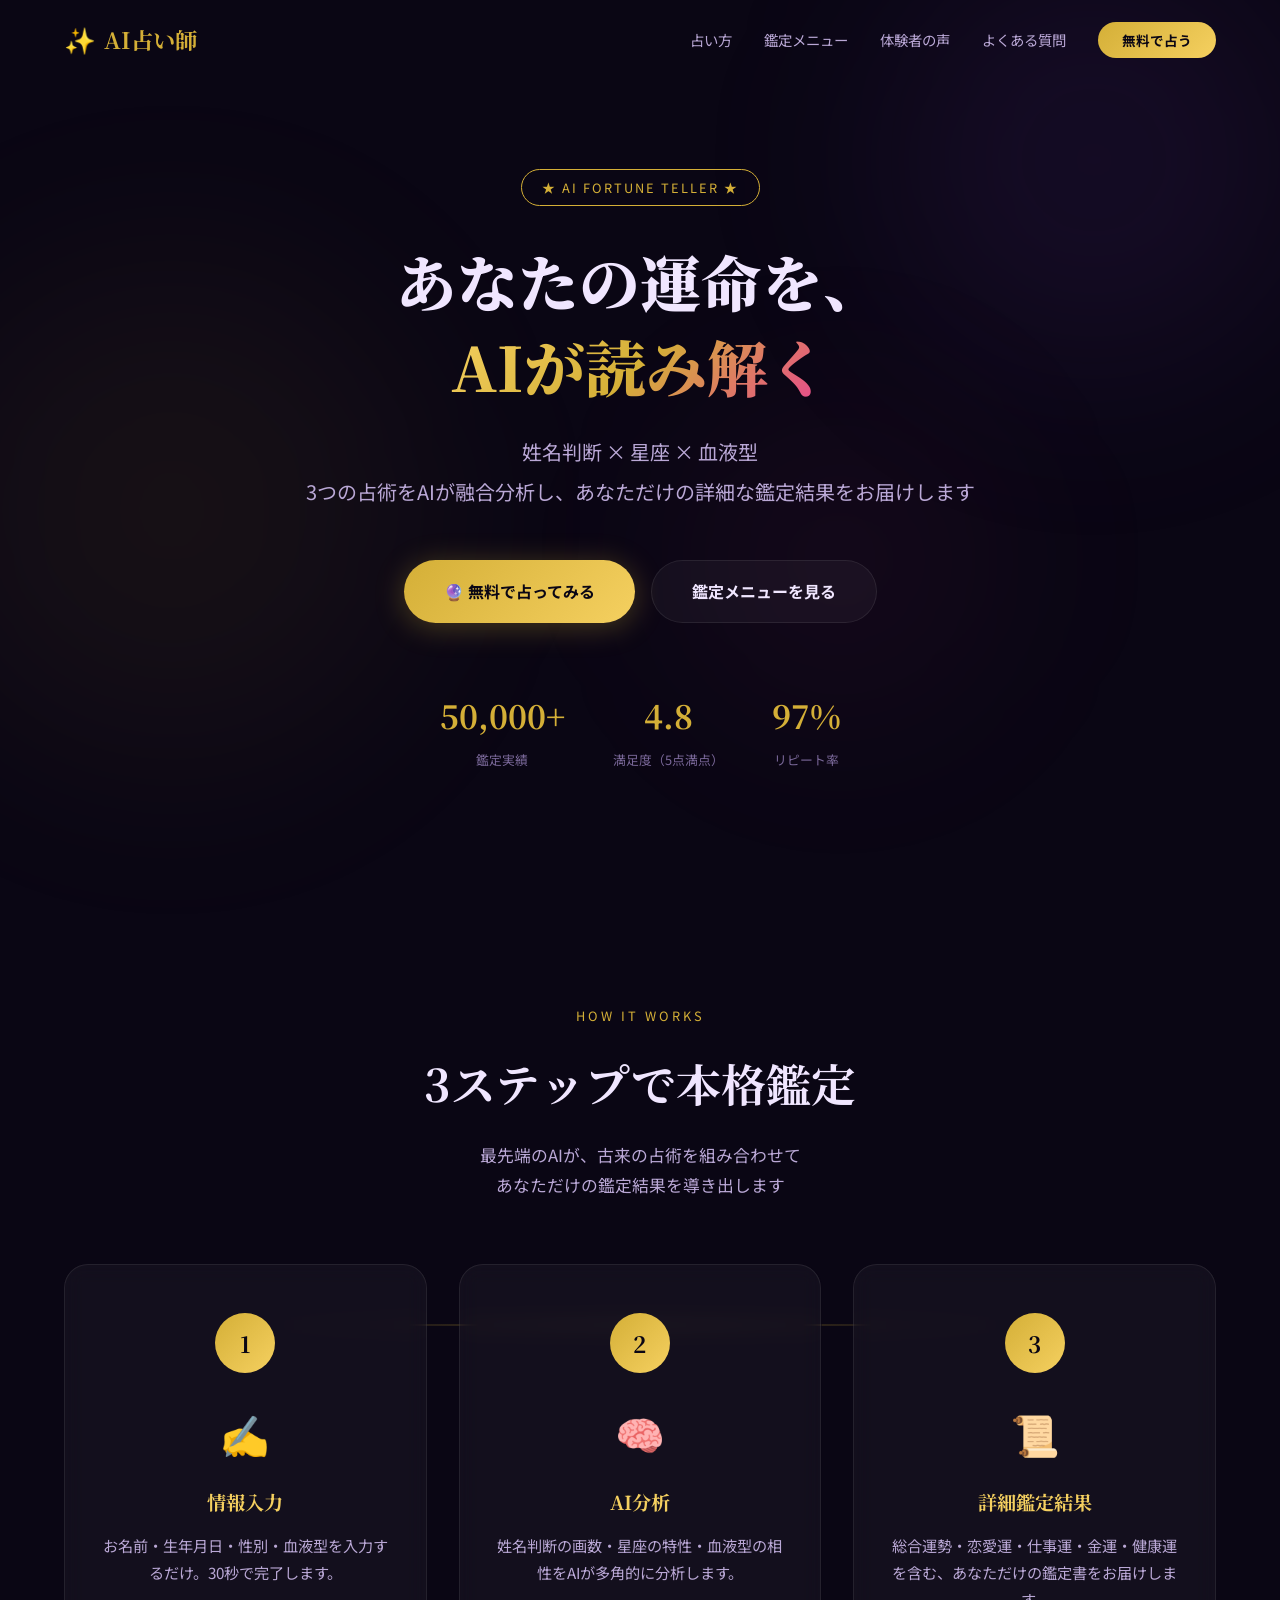
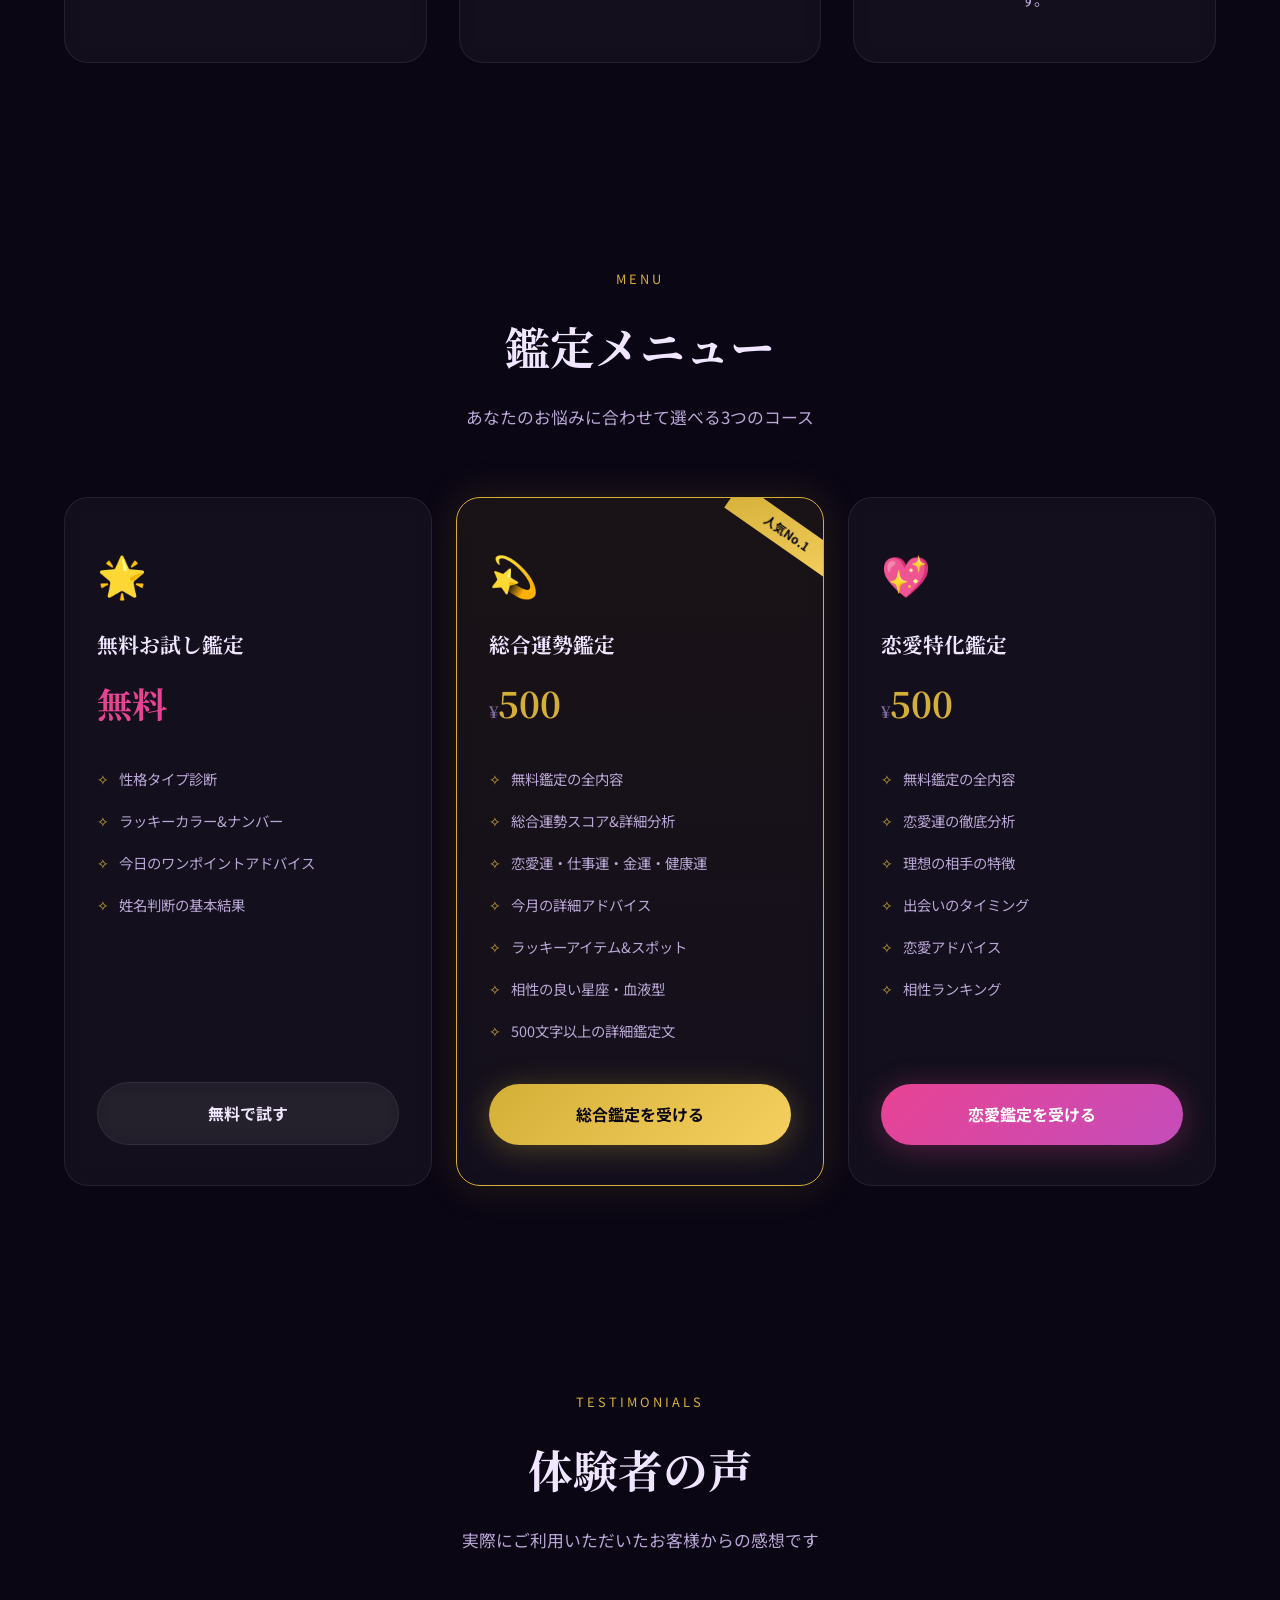
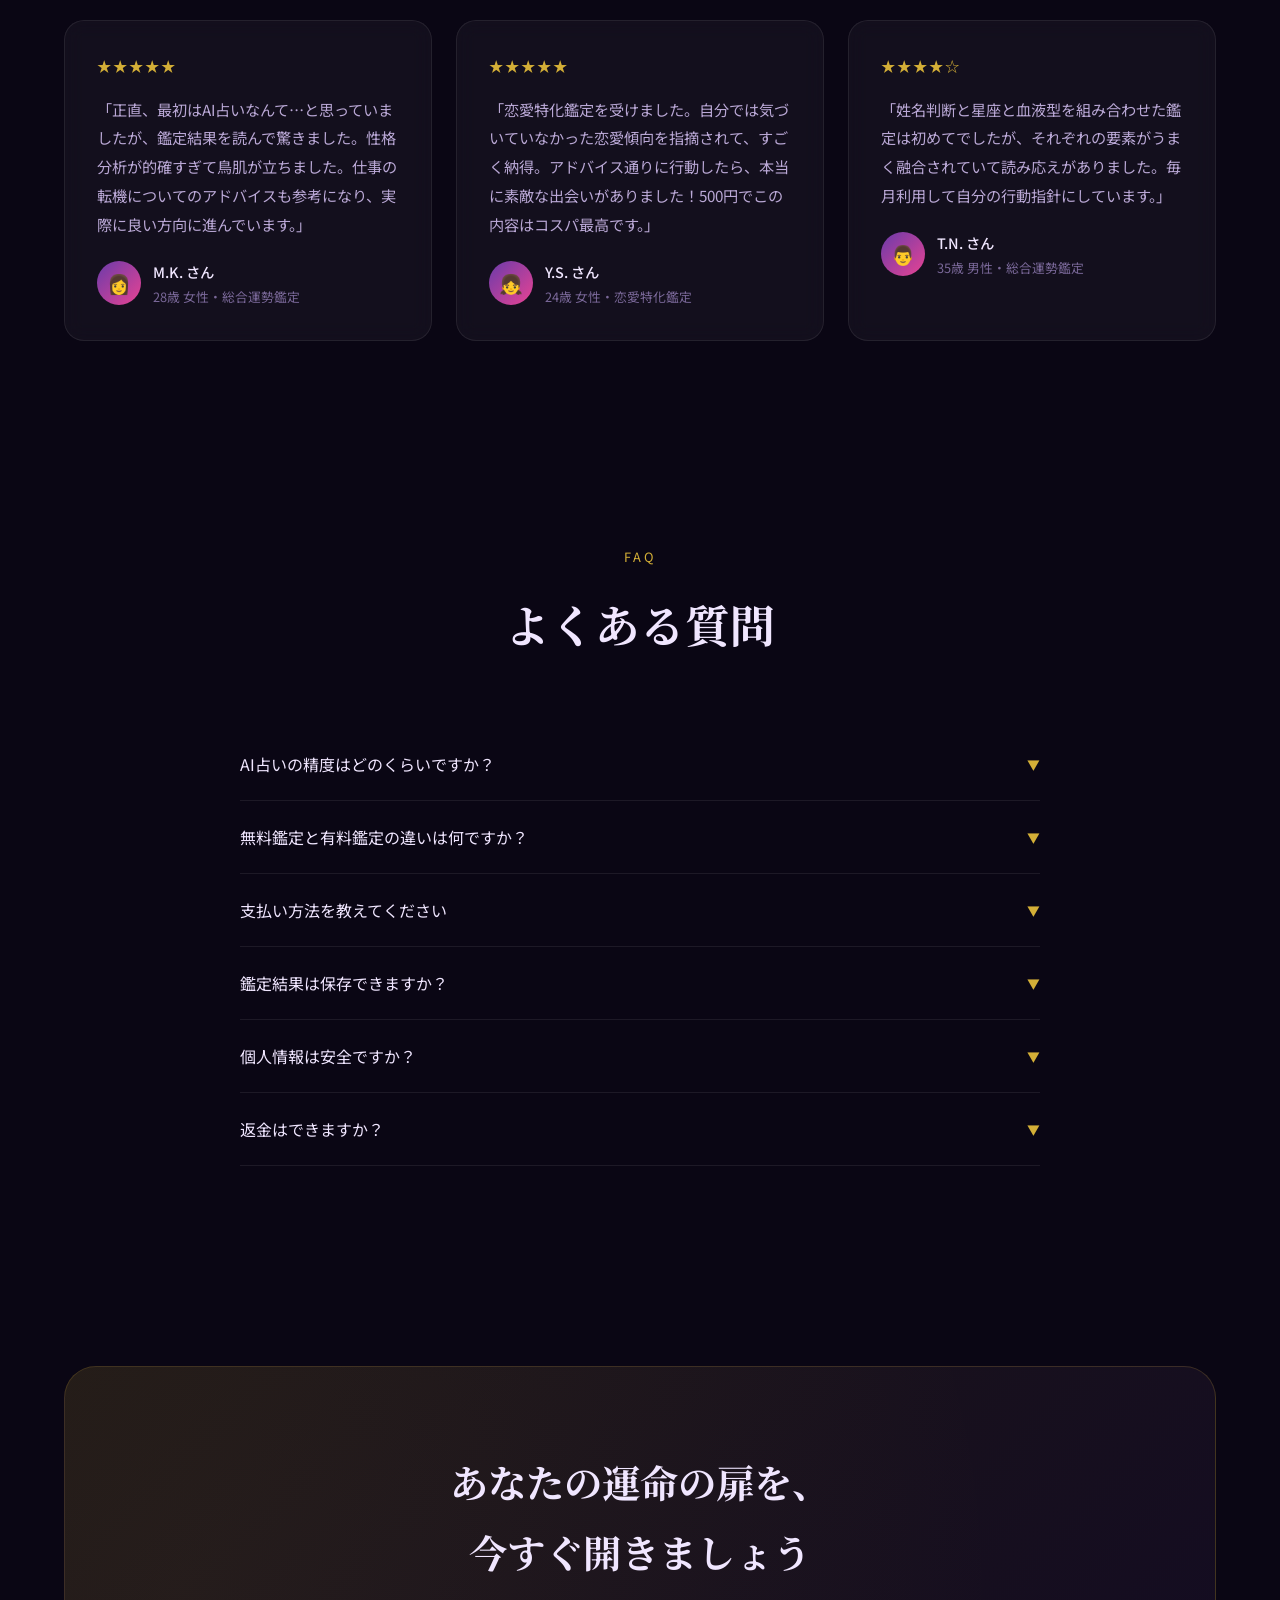
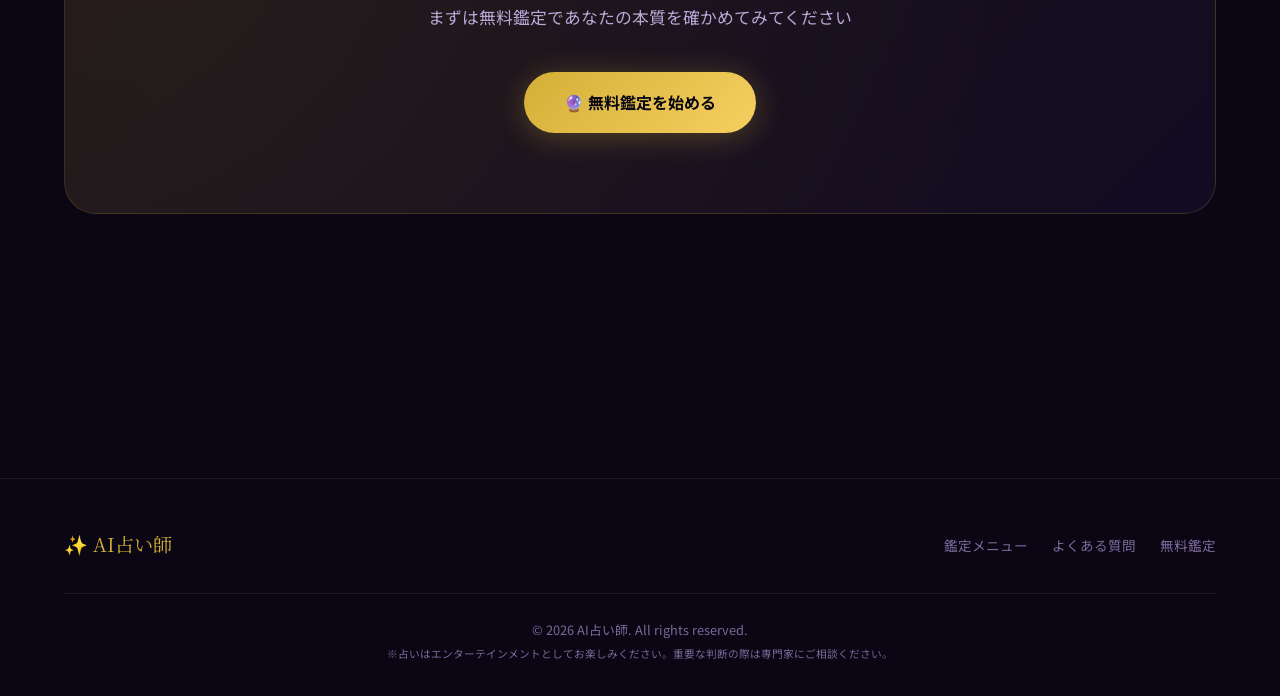
==== index.html @ 93ddecb4 "AI占い師 - Premium fortune telling web app Landing page with mystical dark purple/gold theme, animated " ====
<!DOCTYPE html>
<html lang="ja">
<head>
  <meta charset="UTF-8">
  <meta name="viewport" content="width=device-width, initial-scale=1.0">
  <title>AI占い師｜姓名判断×星座×血液型の総合鑑定</title>
  <meta name="description" content="AI占い師があなたの姓名判断・星座・血液型を総合分析。無料お試し鑑定から本格的な総合運勢鑑定まで。今日の運勢、相性占い、恋愛運もわかる。">
  <meta name="keywords" content="占い 無料, 姓名判断 無料, 今日の運勢, 相性占い, AI占い, 血液型占い, 星座占い, 恋愛占い, 運勢, タロット">
  <meta property="og:title" content="AI占い師｜姓名判断×星座×血液型の総合鑑定">
  <meta property="og:description" content="AIがあなたの運命を読み解く。姓名判断×星座×血液型の総合鑑定で、恋愛・仕事・金運・健康運を詳しく占います。">
  <meta property="og:type" content="website">
  <meta property="og:url" content="https://richend0913.github.io/ai-uranai/">
  <meta name="twitter:card" content="summary_large_image">
  <link rel="canonical" href="https://richend0913.github.io/ai-uranai/">

  <!-- JSON-LD -->
  <script type="application/ld+json">
  {
    "@context": "https://schema.org",
    "@type": "WebApplication",
    "name": "AI占い師",
    "description": "姓名判断×星座×血液型を組み合わせたAI総合鑑定サービス",
    "url": "https://richend0913.github.io/ai-uranai/",
    "applicationCategory": "Entertainment",
    "operatingSystem": "Web",
    "offers": [
      {
        "@type": "Offer",
        "name": "無料お試し鑑定",
        "price": "0",
        "priceCurrency": "JPY"
      },
      {
        "@type": "Offer",
        "name": "総合運勢鑑定",
        "price": "500",
        "priceCurrency": "JPY"
      },
      {
        "@type": "Offer",
        "name": "恋愛特化鑑定",
        "price": "500",
        "priceCurrency": "JPY"
      }
    ]
  }
  </script>

  <link rel="stylesheet" href="css/style.css">

  <!-- AdSense -->
  <script async src="https://pagead2.googlesyndication.com/pagead/js/adsbygoogle.js?client=ca-pub-6327505164684489" crossorigin="anonymous"></script>
</head>
<body>

  <!-- Stars Background -->
  <div class="stars-container" id="stars-bg"></div>
  <div class="nebula nebula-1"></div>
  <div class="nebula nebula-2"></div>
  <div class="nebula nebula-3"></div>

  <!-- Navigation -->
  <nav class="nav" id="nav">
    <div class="container">
      <a href="index.html" class="nav-logo">
        <span class="logo-icon">&#x2728;</span>AI占い師
      </a>
      <ul class="nav-links" id="nav-links">
        <li><a href="#how-it-works">占い方</a></li>
        <li><a href="#menu">鑑定メニュー</a></li>
        <li><a href="#testimonials">体験者の声</a></li>
        <li><a href="#faq">よくある質問</a></li>
        <li><a href="reading.html" class="nav-cta">無料で占う</a></li>
      </ul>
      <button class="mobile-menu-btn" id="mobile-menu-btn" aria-label="メニュー">&#9776;</button>
    </div>
  </nav>

  <!-- Hero Section -->
  <section class="hero">
    <div class="hero-content">
      <div class="hero-badge">&#9733; AI FORTUNE TELLER &#9733;</div>
      <h1>
        あなたの運命を、<br>
        <span class="gradient-text">AIが読み解く</span>
      </h1>
      <p class="hero-subtitle">
        姓名判断 × 星座 × 血液型<br>
        3つの占術をAIが融合分析し、あなただけの詳細な鑑定結果をお届けします
      </p>
      <div class="hero-buttons">
        <a href="reading.html" class="btn btn-primary pulse">
          &#128302; 無料で占ってみる
        </a>
        <a href="#menu" class="btn btn-secondary">
          鑑定メニューを見る
        </a>
      </div>
      <div class="hero-stats">
        <div class="hero-stat">
          <div class="hero-stat-number">50,000+</div>
          <div class="hero-stat-label">鑑定実績</div>
        </div>
        <div class="hero-stat">
          <div class="hero-stat-number">4.8</div>
          <div class="hero-stat-label">満足度（5点満点）</div>
        </div>
        <div class="hero-stat">
          <div class="hero-stat-number">97%</div>
          <div class="hero-stat-label">リピート率</div>
        </div>
      </div>
    </div>
  </section>

  <!-- How It Works -->
  <section id="how-it-works">
    <div class="container">
      <div class="section-header reveal">
        <div class="section-label">HOW IT WORKS</div>
        <h2 class="section-title">3ステップで本格鑑定</h2>
        <p class="section-subtitle">最先端のAIが、古来の占術を組み合わせて<br>あなただけの鑑定結果を導き出します</p>
      </div>
      <div class="steps-grid">
        <div class="step-card reveal">
          <div class="step-number">1</div>
          <div class="step-icon">&#9997;&#65039;</div>
          <h3>情報入力</h3>
          <p>お名前・生年月日・性別・血液型を入力するだけ。30秒で完了します。</p>
        </div>
        <div class="step-card reveal">
          <div class="step-number">2</div>
          <div class="step-icon">&#129504;</div>
          <h3>AI分析</h3>
          <p>姓名判断の画数・星座の特性・血液型の相性をAIが多角的に分析します。</p>
        </div>
        <div class="step-card reveal">
          <div class="step-number">3</div>
          <div class="step-icon">&#128220;</div>
          <h3>詳細鑑定結果</h3>
          <p>総合運勢・恋愛運・仕事運・金運・健康運を含む、あなただけの鑑定書をお届けします。</p>
        </div>
      </div>
    </div>
  </section>

  <!-- Menu / Pricing -->
  <section id="menu">
    <div class="container">
      <div class="section-header reveal">
        <div class="section-label">MENU</div>
        <h2 class="section-title">鑑定メニュー</h2>
        <p class="section-subtitle">あなたのお悩みに合わせて選べる3つのコース</p>
      </div>
      <div class="pricing-grid">
        <!-- Free -->
        <div class="pricing-card reveal">
          <div class="pricing-icon">&#127775;</div>
          <h3>無料お試し鑑定</h3>
          <div class="pricing-price"><span class="free">無料</span></div>
          <ul class="pricing-features">
            <li>性格タイプ診断</li>
            <li>ラッキーカラー&ナンバー</li>
            <li>今日のワンポイントアドバイス</li>
            <li>姓名判断の基本結果</li>
          </ul>
          <a href="reading.html" class="btn btn-secondary">無料で試す</a>
        </div>
        <!-- Featured -->
        <div class="pricing-card featured reveal">
          <div class="pricing-icon">&#128171;</div>
          <h3>総合運勢鑑定</h3>
          <div class="pricing-price"><span class="yen">&#165;</span>500</div>
          <ul class="pricing-features">
            <li>無料鑑定の全内容</li>
            <li>総合運勢スコア&詳細分析</li>
            <li>恋愛運・仕事運・金運・健康運</li>
            <li>今月の詳細アドバイス</li>
            <li>ラッキーアイテム&スポット</li>
            <li>相性の良い星座・血液型</li>
            <li>500文字以上の詳細鑑定文</li>
          </ul>
          <a href="reading.html?plan=full" class="btn btn-primary">総合鑑定を受ける</a>
        </div>
        <!-- Love -->
        <div class="pricing-card reveal">
          <div class="pricing-icon">&#128150;</div>
          <h3>恋愛特化鑑定</h3>
          <div class="pricing-price"><span class="yen">&#165;</span>500</div>
          <ul class="pricing-features">
            <li>無料鑑定の全内容</li>
            <li>恋愛運の徹底分析</li>
            <li>理想の相手の特徴</li>
            <li>出会いのタイミング</li>
            <li>恋愛アドバイス</li>
            <li>相性ランキング</li>
          </ul>
          <a href="reading.html?plan=love" class="btn btn-pink">恋愛鑑定を受ける</a>
        </div>
      </div>
    </div>
  </section>

  <!-- Testimonials -->
  <section id="testimonials">
    <div class="container">
      <div class="section-header reveal">
        <div class="section-label">TESTIMONIALS</div>
        <h2 class="section-title">体験者の声</h2>
        <p class="section-subtitle">実際にご利用いただいたお客様からの感想です</p>
      </div>
      <div class="testimonials-grid">
        <div class="testimonial-card reveal">
          <div class="testimonial-stars">&#9733;&#9733;&#9733;&#9733;&#9733;</div>
          <p class="testimonial-text">
            「正直、最初はAI占いなんて…と思っていましたが、鑑定結果を読んで驚きました。性格分析が的確すぎて鳥肌が立ちました。仕事の転機についてのアドバイスも参考になり、実際に良い方向に進んでいます。」
          </p>
          <div class="testimonial-author">
            <div class="testimonial-avatar">&#128105;</div>
            <div>
              <div class="testimonial-name">M.K. さん</div>
              <div class="testimonial-meta">28歳 女性・総合運勢鑑定</div>
            </div>
          </div>
        </div>
        <div class="testimonial-card reveal">
          <div class="testimonial-stars">&#9733;&#9733;&#9733;&#9733;&#9733;</div>
          <p class="testimonial-text">
            「恋愛特化鑑定を受けました。自分では気づいていなかった恋愛傾向を指摘されて、すごく納得。アドバイス通りに行動したら、本当に素敵な出会いがありました！500円でこの内容はコスパ最高です。」
          </p>
          <div class="testimonial-author">
            <div class="testimonial-avatar">&#128103;</div>
            <div>
              <div class="testimonial-name">Y.S. さん</div>
              <div class="testimonial-meta">24歳 女性・恋愛特化鑑定</div>
            </div>
          </div>
        </div>
        <div class="testimonial-card reveal">
          <div class="testimonial-stars">&#9733;&#9733;&#9733;&#9733;&#9734;</div>
          <p class="testimonial-text">
            「姓名判断と星座と血液型を組み合わせた鑑定は初めてでしたが、それぞれの要素がうまく融合されていて読み応えがありました。毎月利用して自分の行動指針にしています。」
          </p>
          <div class="testimonial-author">
            <div class="testimonial-avatar">&#128104;</div>
            <div>
              <div class="testimonial-name">T.N. さん</div>
              <div class="testimonial-meta">35歳 男性・総合運勢鑑定</div>
            </div>
          </div>
        </div>
      </div>
    </div>
  </section>

  <!-- FAQ -->
  <section id="faq">
    <div class="container">
      <div class="section-header reveal">
        <div class="section-label">FAQ</div>
        <h2 class="section-title">よくある質問</h2>
      </div>
      <div class="faq-list reveal">
        <div class="faq-item">
          <button class="faq-question">
            AI占いの精度はどのくらいですか？
            <span class="arrow">&#9660;</span>
          </button>
          <div class="faq-answer">
            <p>当サービスでは、姓名判断の画数理論、西洋占星術の星座特性、血液型心理学の3つの占術をAIアルゴリズムで統合分析しています。50,000件以上の鑑定実績があり、満足度は4.8/5.0と高い評価をいただいています。</p>
          </div>
        </div>
        <div class="faq-item">
          <button class="faq-question">
            無料鑑定と有料鑑定の違いは何ですか？
            <span class="arrow">&#9660;</span>
          </button>
          <div class="faq-answer">
            <p>無料お試し鑑定では、基本的な性格診断とラッキーカラー・ナンバーをご覧いただけます。有料の総合運勢鑑定では、恋愛運・仕事運・金運・健康運の詳細分析、今月のアドバイス、相性診断など、500文字以上の充実した内容をお届けします。</p>
          </div>
        </div>
        <div class="faq-item">
          <button class="faq-question">
            支払い方法を教えてください
            <span class="arrow">&#9660;</span>
          </button>
          <div class="faq-answer">
            <p>お支払いはStripeを通じたクレジットカード決済（Visa, Mastercard, JCB, AMEX）に対応しています。決済情報は暗号化され安全に処理されます。</p>
          </div>
        </div>
        <div class="faq-item">
          <button class="faq-question">
            鑑定結果は保存できますか？
            <span class="arrow">&#9660;</span>
          </button>
          <div class="faq-answer">
            <p>はい。鑑定結果はブラウザ上でいつでも再表示が可能です。また、ページを印刷したりスクリーンショットを撮って保存することもできます。同じ情報を入力すれば、同じ鑑定結果が得られます。</p>
          </div>
        </div>
        <div class="faq-item">
          <button class="faq-question">
            個人情報は安全ですか？
            <span class="arrow">&#9660;</span>
          </button>
          <div class="faq-answer">
            <p>入力いただいた情報（お名前・生年月日等）はサーバーに保存されません。すべての鑑定処理はお客様のブラウザ上で完結するため、個人情報の漏洩リスクはありません。安心してご利用ください。</p>
          </div>
        </div>
        <div class="faq-item">
          <button class="faq-question">
            返金はできますか？
            <span class="arrow">&#9660;</span>
          </button>
          <div class="faq-answer">
            <p>デジタルコンテンツの性質上、鑑定結果表示後の返金には対応しておりません。まずは無料お試し鑑定をご利用いただき、サービスの品質をお確かめの上、有料鑑定をご検討ください。</p>
          </div>
        </div>
      </div>
    </div>
  </section>

  <!-- CTA -->
  <section class="cta-section">
    <div class="container">
      <div class="cta-box reveal">
        <h2>あなたの運命の扉を、<br>今すぐ開きましょう</h2>
        <p>まずは無料鑑定であなたの本質を確かめてみてください</p>
        <a href="reading.html" class="btn btn-primary pulse">
          &#128302; 無料鑑定を始める
        </a>
      </div>
    </div>
  </section>

  <!-- Ad Space -->
  <div class="ad-space container">
    <ins class="adsbygoogle"
         style="display:block"
         data-ad-client="ca-pub-6327505164684489"
         data-ad-slot="auto"
         data-ad-format="auto"
         data-full-width-responsive="true"></ins>
    <script>(adsbygoogle = window.adsbygoogle || []).push({});</script>
  </div>

  <!-- Footer -->
  <footer class="footer">
    <div class="container">
      <div class="footer-content">
        <div class="footer-logo">&#x2728; AI占い師</div>
        <ul class="footer-links">
          <li><a href="#menu">鑑定メニュー</a></li>
          <li><a href="#faq">よくある質問</a></li>
          <li><a href="reading.html">無料鑑定</a></li>
        </ul>
      </div>
      <p class="footer-copy">
        &copy; 2026 AI占い師. All rights reserved.<br>
        <small>※占いはエンターテインメントとしてお楽しみください。重要な判断の際は専門家にご相談ください。</small>
      </p>
    </div>
  </footer>

  <script>
    // Generate stars
    const starsContainer = document.getElementById('stars-bg');
    for (let i = 0; i < 120; i++) {
      const star = document.createElement('div');
      star.className = 'star' + (Math.random() > 0.85 ? ' large' : '');
      star.style.left = Math.random() * 100 + '%';
      star.style.top = Math.random() * 100 + '%';
      star.style.setProperty('--duration', (2 + Math.random() * 4) + 's');
      star.style.setProperty('--delay', (Math.random() * 5) + 's');
      starsContainer.appendChild(star);
    }
    // Shooting stars
    for (let i = 0; i < 3; i++) {
      const ss = document.createElement('div');
      ss.className = 'shooting-star';
      ss.style.top = (Math.random() * 40) + '%';
      ss.style.left = (Math.random() * 50) + '%';
      starsContainer.appendChild(ss);
    }
    // Sparkles
    for (let i = 0; i < 20; i++) {
      const sp = document.createElement('div');
      sp.className = 'sparkle';
      sp.style.left = Math.random() * 100 + '%';
      sp.style.top = Math.random() * 100 + '%';
      sp.style.setProperty('--float-duration', (6 + Math.random() * 8) + 's');
      sp.style.setProperty('--float-delay', (Math.random() * 10) + 's');
      starsContainer.appendChild(sp);
    }

    // Navbar scroll effect
    window.addEventListener('scroll', () => {
      document.getElementById('nav').classList.toggle('scrolled', window.scrollY > 50);
    });

    // Mobile menu
    document.getElementById('mobile-menu-btn').addEventListener('click', () => {
      document.getElementById('nav-links').classList.toggle('mobile-open');
    });

    // Reveal on scroll
    const observer = new IntersectionObserver((entries) => {
      entries.forEach(e => { if (e.isIntersecting) e.target.classList.add('visible'); });
    }, { threshold: 0.1, rootMargin: '0px 0px -50px 0px' });
    document.querySelectorAll('.reveal').forEach(el => observer.observe(el));

    // FAQ toggle
    document.querySelectorAll('.faq-question').forEach(btn => {
      btn.addEventListener('click', () => {
        const item = btn.parentElement;
        document.querySelectorAll('.faq-item').forEach(i => { if (i !== item) i.classList.remove('open'); });
        item.classList.toggle('open');
      });
    });
  </script>
</body>
</html>
---- css/style.css ----
/* ============================================
   AI占い師 — Premium Mystical Theme
   ============================================ */

@import url('https://fonts.googleapis.com/css2?family=Noto+Serif+JP:wght@400;500;600;700;900&family=Noto+Sans+JP:wght@300;400;500;700&display=swap');

/* ---------- CSS Variables ---------- */
:root {
  --bg-primary: #0a0614;
  --bg-secondary: #130d24;
  --bg-card: rgba(25, 18, 50, 0.7);
  --gold: #d4af37;
  --gold-light: #f5d060;
  --gold-dark: #b8960c;
  --purple-light: #9b72cf;
  --purple-mid: #6a3baa;
  --purple-dark: #2d1b5e;
  --text-primary: #f0e6ff;
  --text-secondary: #baa8d6;
  --text-muted: #7a6899;
  --accent-pink: #e84393;
  --accent-blue: #6c5ce7;
  --glass-bg: rgba(255, 255, 255, 0.04);
  --glass-border: rgba(255, 255, 255, 0.08);
  --serif: 'Noto Serif JP', serif;
  --sans: 'Noto Sans JP', sans-serif;
  --shadow-gold: 0 0 40px rgba(212, 175, 55, 0.15);
  --shadow-purple: 0 0 60px rgba(106, 59, 170, 0.2);
}

/* ---------- Reset & Base ---------- */
*, *::before, *::after {
  margin: 0;
  padding: 0;
  box-sizing: border-box;
}

html {
  scroll-behavior: smooth;
  font-size: 16px;
}

body {
  font-family: var(--sans);
  background: var(--bg-primary);
  color: var(--text-primary);
  line-height: 1.8;
  overflow-x: hidden;
  min-height: 100vh;
}

/* ---------- Star Particles Background ---------- */
.stars-container {
  position: fixed;
  top: 0;
  left: 0;
  width: 100%;
  height: 100%;
  pointer-events: none;
  z-index: 0;
  overflow: hidden;
}

.star {
  position: absolute;
  width: 2px;
  height: 2px;
  background: #fff;
  border-radius: 50%;
  animation: twinkle var(--duration, 3s) ease-in-out infinite;
  animation-delay: var(--delay, 0s);
  opacity: 0;
}

.star::after {
  content: '';
  position: absolute;
  top: -1px;
  left: -1px;
  width: 4px;
  height: 4px;
  background: radial-gradient(circle, rgba(255,255,255,0.8), transparent);
  border-radius: 50%;
}

.star.large {
  width: 3px;
  height: 3px;
  background: var(--gold-light);
}

.star.large::after {
  width: 8px;
  height: 8px;
  top: -2.5px;
  left: -2.5px;
  background: radial-gradient(circle, rgba(245, 208, 96, 0.6), transparent);
}

@keyframes twinkle {
  0%, 100% { opacity: 0; transform: scale(0.5); }
  50% { opacity: 1; transform: scale(1); }
}

/* Shooting star */
.shooting-star {
  position: absolute;
  width: 100px;
  height: 1px;
  background: linear-gradient(90deg, rgba(245,208,96,0.8), transparent);
  animation: shoot 6s ease-in-out infinite;
  opacity: 0;
  transform: rotate(-35deg);
}

.shooting-star:nth-child(2) {
  animation-delay: 3s;
  top: 20%;
  left: 70%;
}

.shooting-star:nth-child(3) {
  animation-delay: 5s;
  top: 60%;
  left: 40%;
  width: 60px;
}

@keyframes shoot {
  0% { opacity: 0; transform: translateX(0) translateY(0) rotate(-35deg); }
  2% { opacity: 1; }
  8% { opacity: 0; transform: translateX(300px) translateY(200px) rotate(-35deg); }
  100% { opacity: 0; }
}

/* Floating sparkle particles */
.sparkle {
  position: absolute;
  width: 4px;
  height: 4px;
  background: var(--gold-light);
  clip-path: polygon(50% 0%, 61% 35%, 98% 35%, 68% 57%, 79% 91%, 50% 70%, 21% 91%, 32% 57%, 2% 35%, 39% 35%);
  animation: floatSparkle var(--float-duration, 8s) ease-in-out infinite;
  animation-delay: var(--float-delay, 0s);
  opacity: 0;
}

@keyframes floatSparkle {
  0%, 100% { opacity: 0; transform: translateY(0) rotate(0deg) scale(0); }
  10% { opacity: 0.8; transform: scale(1); }
  50% { opacity: 1; transform: translateY(-80px) rotate(180deg) scale(1.2); }
  90% { opacity: 0.6; transform: scale(0.8); }
  100% { opacity: 0; transform: translateY(-160px) rotate(360deg) scale(0); }
}

/* Nebula glow */
.nebula {
  position: fixed;
  border-radius: 50%;
  filter: blur(80px);
  pointer-events: none;
  z-index: 0;
}

.nebula-1 {
  top: -10%;
  right: -5%;
  width: 500px;
  height: 500px;
  background: radial-gradient(circle, rgba(106, 59, 170, 0.15), transparent);
  animation: nebulaPulse 12s ease-in-out infinite;
}

.nebula-2 {
  bottom: 10%;
  left: -10%;
  width: 600px;
  height: 600px;
  background: radial-gradient(circle, rgba(212, 175, 55, 0.08), transparent);
  animation: nebulaPulse 15s ease-in-out infinite reverse;
}

.nebula-3 {
  top: 40%;
  left: 50%;
  width: 400px;
  height: 400px;
  background: radial-gradient(circle, rgba(232, 67, 147, 0.06), transparent);
  animation: nebulaPulse 10s ease-in-out infinite;
  animation-delay: 3s;
}

@keyframes nebulaPulse {
  0%, 100% { opacity: 0.5; transform: scale(1); }
  50% { opacity: 1; transform: scale(1.15); }
}

/* ---------- Container ---------- */
.container {
  max-width: 1200px;
  margin: 0 auto;
  padding: 0 24px;
  position: relative;
  z-index: 1;
}

/* ---------- Navigation ---------- */
.nav {
  position: fixed;
  top: 0;
  left: 0;
  right: 0;
  z-index: 1000;
  padding: 16px 0;
  transition: background 0.3s, backdrop-filter 0.3s;
}

.nav.scrolled {
  background: rgba(10, 6, 20, 0.9);
  backdrop-filter: blur(20px);
  border-bottom: 1px solid var(--glass-border);
}

.nav .container {
  display: flex;
  justify-content: space-between;
  align-items: center;
}

.nav-logo {
  font-family: var(--serif);
  font-size: 1.4rem;
  font-weight: 700;
  color: var(--gold);
  text-decoration: none;
  display: flex;
  align-items: center;
  gap: 8px;
}

.nav-logo .logo-icon {
  font-size: 1.6rem;
}

.nav-links {
  display: flex;
  gap: 32px;
  list-style: none;
}

.nav-links a {
  color: var(--text-secondary);
  text-decoration: none;
  font-size: 0.9rem;
  transition: color 0.3s;
}

.nav-links a:hover {
  color: var(--gold);
}

.nav-cta {
  background: linear-gradient(135deg, var(--gold), var(--gold-light));
  color: var(--bg-primary) !important;
  padding: 8px 24px;
  border-radius: 100px;
  font-weight: 700;
  font-size: 0.85rem !important;
  transition: transform 0.3s, box-shadow 0.3s !important;
}

.nav-cta:hover {
  transform: translateY(-2px);
  box-shadow: var(--shadow-gold);
}

.mobile-menu-btn {
  display: none;
  background: none;
  border: none;
  color: var(--gold);
  font-size: 1.5rem;
  cursor: pointer;
}

/* ---------- Hero Section ---------- */
.hero {
  min-height: 100vh;
  display: flex;
  align-items: center;
  justify-content: center;
  text-align: center;
  padding: 120px 24px 80px;
  position: relative;
}

.hero-content {
  max-width: 800px;
}

.hero-badge {
  display: inline-block;
  padding: 6px 20px;
  border: 1px solid var(--gold);
  border-radius: 100px;
  color: var(--gold);
  font-size: 0.8rem;
  letter-spacing: 2px;
  margin-bottom: 32px;
  animation: fadeInDown 1s ease-out;
}

.hero h1 {
  font-family: var(--serif);
  font-size: clamp(2.2rem, 5vw, 3.8rem);
  font-weight: 900;
  line-height: 1.4;
  margin-bottom: 24px;
  animation: fadeInUp 1s ease-out 0.2s both;
}

.hero h1 .gradient-text {
  background: linear-gradient(135deg, var(--gold-light), var(--gold), var(--accent-pink));
  -webkit-background-clip: text;
  -webkit-text-fill-color: transparent;
  background-clip: text;
}

.hero-subtitle {
  font-size: clamp(1rem, 2vw, 1.25rem);
  color: var(--text-secondary);
  margin-bottom: 48px;
  line-height: 2;
  animation: fadeInUp 1s ease-out 0.4s both;
}

.hero-buttons {
  display: flex;
  gap: 16px;
  justify-content: center;
  flex-wrap: wrap;
  animation: fadeInUp 1s ease-out 0.6s both;
}

.btn {
  display: inline-flex;
  align-items: center;
  gap: 8px;
  padding: 16px 40px;
  border-radius: 100px;
  font-family: var(--sans);
  font-size: 1rem;
  font-weight: 700;
  text-decoration: none;
  cursor: pointer;
  border: none;
  transition: all 0.3s;
}

.btn-primary {
  background: linear-gradient(135deg, var(--gold), var(--gold-light));
  color: var(--bg-primary);
  box-shadow: 0 4px 30px rgba(212, 175, 55, 0.3);
}

.btn-primary:hover {
  transform: translateY(-3px);
  box-shadow: 0 8px 40px rgba(212, 175, 55, 0.5);
}

.btn-secondary {
  background: var(--glass-bg);
  color: var(--text-primary);
  border: 1px solid var(--glass-border);
  backdrop-filter: blur(10px);
}

.btn-secondary:hover {
  background: rgba(255, 255, 255, 0.08);
  border-color: var(--gold);
  color: var(--gold);
}

.btn-pink {
  background: linear-gradient(135deg, var(--accent-pink), #c44dbb);
  color: #fff;
  box-shadow: 0 4px 30px rgba(232, 67, 147, 0.3);
}

.btn-pink:hover {
  transform: translateY(-3px);
  box-shadow: 0 8px 40px rgba(232, 67, 147, 0.5);
}

.hero-stats {
  display: flex;
  justify-content: center;
  gap: 48px;
  margin-top: 64px;
  animation: fadeInUp 1s ease-out 0.8s both;
}

.hero-stat {
  text-align: center;
}

.hero-stat-number {
  font-family: var(--serif);
  font-size: 2rem;
  font-weight: 700;
  color: var(--gold);
}

.hero-stat-label {
  font-size: 0.8rem;
  color: var(--text-muted);
  margin-top: 4px;
}

/* ---------- Section Common ---------- */
section {
  padding: 100px 0;
  position: relative;
  z-index: 1;
}

.section-header {
  text-align: center;
  margin-bottom: 64px;
}

.section-label {
  display: inline-block;
  color: var(--gold);
  font-size: 0.8rem;
  letter-spacing: 3px;
  text-transform: uppercase;
  margin-bottom: 16px;
}

.section-title {
  font-family: var(--serif);
  font-size: clamp(1.8rem, 3.5vw, 2.8rem);
  font-weight: 700;
  margin-bottom: 16px;
}

.section-subtitle {
  color: var(--text-secondary);
  font-size: 1.05rem;
  max-width: 600px;
  margin: 0 auto;
}

/* ---------- How It Works ---------- */
.steps-grid {
  display: grid;
  grid-template-columns: repeat(3, 1fr);
  gap: 32px;
  position: relative;
}

.steps-grid::before {
  content: '';
  position: absolute;
  top: 60px;
  left: 15%;
  right: 15%;
  height: 2px;
  background: linear-gradient(90deg, transparent, var(--gold), transparent);
  opacity: 0.3;
}

.step-card {
  text-align: center;
  padding: 48px 32px;
  background: var(--glass-bg);
  border: 1px solid var(--glass-border);
  border-radius: 24px;
  backdrop-filter: blur(10px);
  transition: transform 0.3s, border-color 0.3s;
  position: relative;
}

.step-card:hover {
  transform: translateY(-8px);
  border-color: var(--gold);
}

.step-number {
  width: 60px;
  height: 60px;
  background: linear-gradient(135deg, var(--gold), var(--gold-light));
  color: var(--bg-primary);
  border-radius: 50%;
  display: flex;
  align-items: center;
  justify-content: center;
  font-family: var(--serif);
  font-size: 1.4rem;
  font-weight: 700;
  margin: 0 auto 24px;
  position: relative;
  z-index: 1;
}

.step-icon {
  font-size: 2.5rem;
  margin-bottom: 16px;
}

.step-card h3 {
  font-family: var(--serif);
  font-size: 1.2rem;
  margin-bottom: 12px;
  color: var(--gold-light);
}

.step-card p {
  color: var(--text-secondary);
  font-size: 0.95rem;
}

/* ---------- Menu / Pricing ---------- */
.pricing-grid {
  display: grid;
  grid-template-columns: repeat(3, 1fr);
  gap: 24px;
  align-items: stretch;
}

.pricing-card {
  background: var(--glass-bg);
  border: 1px solid var(--glass-border);
  border-radius: 24px;
  padding: 40px 32px;
  backdrop-filter: blur(10px);
  transition: transform 0.3s, border-color 0.3s, box-shadow 0.3s;
  display: flex;
  flex-direction: column;
  position: relative;
  overflow: hidden;
}

.pricing-card:hover {
  transform: translateY(-8px);
}

.pricing-card.featured {
  border-color: var(--gold);
  box-shadow: var(--shadow-gold);
  background: linear-gradient(180deg, rgba(212, 175, 55, 0.08), var(--glass-bg));
}

.pricing-card.featured::before {
  content: '人気No.1';
  position: absolute;
  top: 20px;
  right: -30px;
  background: linear-gradient(135deg, var(--gold), var(--gold-light));
  color: var(--bg-primary);
  padding: 4px 40px;
  font-size: 0.75rem;
  font-weight: 700;
  transform: rotate(35deg);
}

.pricing-icon {
  font-size: 2.5rem;
  margin-bottom: 16px;
}

.pricing-card h3 {
  font-family: var(--serif);
  font-size: 1.3rem;
  margin-bottom: 8px;
}

.pricing-price {
  font-family: var(--serif);
  font-size: 2.2rem;
  font-weight: 700;
  color: var(--gold);
  margin-bottom: 24px;
}

.pricing-price .yen {
  font-size: 1rem;
  color: var(--text-muted);
}

.pricing-price .free {
  color: var(--accent-pink);
}

.pricing-features {
  list-style: none;
  margin-bottom: 32px;
  flex-grow: 1;
}

.pricing-features li {
  padding: 8px 0;
  color: var(--text-secondary);
  font-size: 0.9rem;
  display: flex;
  align-items: flex-start;
  gap: 10px;
}

.pricing-features li::before {
  content: '\2727';
  color: var(--gold);
  flex-shrink: 0;
}

.pricing-card .btn {
  width: 100%;
  justify-content: center;
}

/* ---------- Testimonials ---------- */
.testimonials-grid {
  display: grid;
  grid-template-columns: repeat(3, 1fr);
  gap: 24px;
}

.testimonial-card {
  background: var(--glass-bg);
  border: 1px solid var(--glass-border);
  border-radius: 20px;
  padding: 32px;
  backdrop-filter: blur(10px);
  transition: transform 0.3s;
}

.testimonial-card:hover {
  transform: translateY(-4px);
}

.testimonial-stars {
  color: var(--gold);
  font-size: 0.9rem;
  margin-bottom: 16px;
  letter-spacing: 2px;
}

.testimonial-text {
  font-size: 0.95rem;
  color: var(--text-secondary);
  margin-bottom: 20px;
  line-height: 1.9;
}

.testimonial-author {
  display: flex;
  align-items: center;
  gap: 12px;
}

.testimonial-avatar {
  width: 44px;
  height: 44px;
  border-radius: 50%;
  background: linear-gradient(135deg, var(--purple-mid), var(--accent-pink));
  display: flex;
  align-items: center;
  justify-content: center;
  font-size: 1.2rem;
}

.testimonial-name {
  font-weight: 500;
  font-size: 0.9rem;
}

.testimonial-meta {
  font-size: 0.8rem;
  color: var(--text-muted);
}

/* ---------- FAQ ---------- */
.faq-list {
  max-width: 800px;
  margin: 0 auto;
}

.faq-item {
  border-bottom: 1px solid var(--glass-border);
}

.faq-question {
  width: 100%;
  background: none;
  border: none;
  color: var(--text-primary);
  font-family: var(--sans);
  font-size: 1rem;
  padding: 24px 0;
  text-align: left;
  cursor: pointer;
  display: flex;
  justify-content: space-between;
  align-items: center;
  transition: color 0.3s;
}

.faq-question:hover {
  color: var(--gold);
}

.faq-question .arrow {
  font-size: 0.8rem;
  transition: transform 0.3s;
  color: var(--gold);
}

.faq-item.open .faq-question .arrow {
  transform: rotate(180deg);
}

.faq-answer {
  max-height: 0;
  overflow: hidden;
  transition: max-height 0.4s ease, padding 0.4s ease;
}

.faq-item.open .faq-answer {
  max-height: 300px;
  padding-bottom: 24px;
}

.faq-answer p {
  color: var(--text-secondary);
  font-size: 0.95rem;
  line-height: 1.9;
}

/* ---------- CTA Section ---------- */
.cta-section {
  text-align: center;
  padding: 100px 0;
}

.cta-box {
  background: linear-gradient(135deg, rgba(212, 175, 55, 0.1), rgba(106, 59, 170, 0.1));
  border: 1px solid rgba(212, 175, 55, 0.2);
  border-radius: 32px;
  padding: 80px 48px;
  position: relative;
  overflow: hidden;
}

.cta-box::before {
  content: '';
  position: absolute;
  top: -50%;
  left: -50%;
  width: 200%;
  height: 200%;
  background: radial-gradient(circle at 30% 50%, rgba(212, 175, 55, 0.05), transparent 50%);
  animation: ctaGlow 8s ease-in-out infinite;
}

@keyframes ctaGlow {
  0%, 100% { transform: rotate(0deg); }
  50% { transform: rotate(180deg); }
}

.cta-box h2 {
  font-family: var(--serif);
  font-size: clamp(1.8rem, 3vw, 2.5rem);
  margin-bottom: 16px;
  position: relative;
}

.cta-box p {
  color: var(--text-secondary);
  margin-bottom: 40px;
  font-size: 1.05rem;
  position: relative;
}

.cta-box .btn {
  position: relative;
}

/* ---------- Footer ---------- */
.footer {
  border-top: 1px solid var(--glass-border);
  padding: 48px 0 32px;
  position: relative;
  z-index: 1;
}

.footer-content {
  display: flex;
  justify-content: space-between;
  align-items: center;
  flex-wrap: wrap;
  gap: 16px;
}

.footer-logo {
  font-family: var(--serif);
  font-size: 1.2rem;
  color: var(--gold);
}

.footer-links {
  display: flex;
  gap: 24px;
  list-style: none;
}

.footer-links a {
  color: var(--text-muted);
  text-decoration: none;
  font-size: 0.85rem;
  transition: color 0.3s;
}

.footer-links a:hover {
  color: var(--gold);
}

.footer-copy {
  width: 100%;
  text-align: center;
  color: var(--text-muted);
  font-size: 0.8rem;
  margin-top: 32px;
  padding-top: 24px;
  border-top: 1px solid var(--glass-border);
}

/* ---------- Animations ---------- */
@keyframes fadeInUp {
  from { opacity: 0; transform: translateY(30px); }
  to { opacity: 1; transform: translateY(0); }
}

@keyframes fadeInDown {
  from { opacity: 0; transform: translateY(-20px); }
  to { opacity: 1; transform: translateY(0); }
}

.reveal {
  opacity: 0;
  transform: translateY(30px);
  transition: opacity 0.8s ease, transform 0.8s ease;
}

.reveal.visible {
  opacity: 1;
  transform: translateY(0);
}

/* ---------- Reading Page Styles ---------- */
.reading-page {
  padding-top: 100px;
  min-height: 100vh;
}

.form-container {
  max-width: 560px;
  margin: 0 auto;
  background: var(--glass-bg);
  border: 1px solid var(--glass-border);
  border-radius: 24px;
  padding: 48px 40px;
  backdrop-filter: blur(10px);
}

.form-container h2 {
  font-family: var(--serif);
  font-size: 1.6rem;
  text-align: center;
  margin-bottom: 8px;
}

.form-container .form-subtitle {
  text-align: center;
  color: var(--text-secondary);
  margin-bottom: 32px;
  font-size: 0.9rem;
}

.form-group {
  margin-bottom: 24px;
}

.form-group label {
  display: block;
  font-size: 0.9rem;
  font-weight: 500;
  margin-bottom: 8px;
  color: var(--text-secondary);
}

.form-group label .required {
  color: var(--accent-pink);
  margin-left: 4px;
}

.form-control {
  width: 100%;
  padding: 14px 18px;
  background: rgba(255, 255, 255, 0.05);
  border: 1px solid var(--glass-border);
  border-radius: 12px;
  color: var(--text-primary);
  font-family: var(--sans);
  font-size: 1rem;
  transition: border-color 0.3s, box-shadow 0.3s;
  outline: none;
}

.form-control:focus {
  border-color: var(--gold);
  box-shadow: 0 0 0 3px rgba(212, 175, 55, 0.15);
}

.form-control::placeholder {
  color: var(--text-muted);
}

.form-row {
  display: grid;
  grid-template-columns: 1fr 1fr;
  gap: 16px;
}

select.form-control {
  appearance: none;
  background-image: url("data:image/svg+xml,%3Csvg xmlns='http://www.w3.org/2000/svg' width='12' height='12' viewBox='0 0 12 12'%3E%3Cpath fill='%23baa8d6' d='M6 8L1 3h10z'/%3E%3C/svg%3E");
  background-repeat: no-repeat;
  background-position: right 16px center;
  cursor: pointer;
}

select.form-control option {
  background: var(--bg-secondary);
  color: var(--text-primary);
}

/* ---------- Results Section ---------- */
.results-section {
  max-width: 800px;
  margin: 48px auto 0;
  display: none;
}

.results-section.active {
  display: block;
  animation: fadeInUp 0.8s ease-out;
}

.result-card {
  background: var(--glass-bg);
  border: 1px solid var(--glass-border);
  border-radius: 24px;
  padding: 48px;
  backdrop-filter: blur(10px);
  margin-bottom: 24px;
}

.result-header {
  text-align: center;
  margin-bottom: 40px;
  padding-bottom: 32px;
  border-bottom: 1px solid var(--glass-border);
}

.result-header h2 {
  font-family: var(--serif);
  font-size: 1.8rem;
  margin-bottom: 8px;
}

.result-header .user-info {
  color: var(--text-secondary);
  font-size: 0.9rem;
}

.result-zodiac {
  font-size: 3rem;
  margin-bottom: 16px;
}

.result-block {
  margin-bottom: 32px;
}

.result-block h3 {
  font-family: var(--serif);
  font-size: 1.2rem;
  color: var(--gold-light);
  margin-bottom: 12px;
  display: flex;
  align-items: center;
  gap: 10px;
}

.result-block p {
  color: var(--text-secondary);
  line-height: 2;
  font-size: 0.95rem;
}

.lucky-items {
  display: grid;
  grid-template-columns: repeat(auto-fit, minmax(200px, 1fr));
  gap: 16px;
  margin-top: 16px;
}

.lucky-item {
  background: rgba(255, 255, 255, 0.03);
  border: 1px solid var(--glass-border);
  border-radius: 12px;
  padding: 16px;
  text-align: center;
}

.lucky-item .lucky-label {
  font-size: 0.8rem;
  color: var(--text-muted);
  margin-bottom: 4px;
}

.lucky-item .lucky-value {
  font-family: var(--serif);
  font-size: 1.1rem;
  color: var(--gold-light);
}

/* Blurred premium section */
.premium-section {
  position: relative;
}

.premium-content {
  filter: blur(8px);
  user-select: none;
  pointer-events: none;
}

.premium-content.unlocked {
  filter: none;
  user-select: auto;
  pointer-events: auto;
}

.premium-overlay {
  position: absolute;
  top: 0;
  left: 0;
  right: 0;
  bottom: 0;
  display: flex;
  flex-direction: column;
  align-items: center;
  justify-content: center;
  background: rgba(10, 6, 20, 0.5);
  border-radius: 24px;
  z-index: 10;
  backdrop-filter: blur(2px);
}

.premium-overlay.hidden {
  display: none;
}

.premium-overlay h3 {
  font-family: var(--serif);
  font-size: 1.4rem;
  margin-bottom: 12px;
}

.premium-overlay p {
  color: var(--text-secondary);
  margin-bottom: 24px;
  text-align: center;
  max-width: 400px;
}

.premium-overlay .price-tag {
  font-family: var(--serif);
  font-size: 2rem;
  color: var(--gold);
  margin-bottom: 8px;
}

.premium-overlay .price-note {
  font-size: 0.8rem;
  color: var(--text-muted);
  margin-bottom: 24px;
}

/* Score meter */
.score-meter {
  display: flex;
  align-items: center;
  gap: 12px;
  margin-bottom: 8px;
}

.score-bar {
  flex-grow: 1;
  height: 8px;
  background: rgba(255, 255, 255, 0.1);
  border-radius: 4px;
  overflow: hidden;
}

.score-fill {
  height: 100%;
  border-radius: 4px;
  transition: width 1s ease-out;
  background: linear-gradient(90deg, var(--accent-pink), var(--gold), var(--gold-light));
}

.score-value {
  font-family: var(--serif);
  font-size: 1.1rem;
  color: var(--gold);
  min-width: 50px;
  text-align: right;
}

/* Ad space */
.ad-space {
  margin: 32px 0;
  text-align: center;
  min-height: 100px;
}

/* ---------- Responsive ---------- */
@media (max-width: 768px) {
  .nav-links {
    display: none;
  }

  .mobile-menu-btn {
    display: block;
  }

  .nav-links.mobile-open {
    display: flex;
    flex-direction: column;
    position: fixed;
    top: 60px;
    left: 0;
    right: 0;
    background: rgba(10, 6, 20, 0.98);
    backdrop-filter: blur(20px);
    padding: 32px 24px;
    gap: 24px;
    border-bottom: 1px solid var(--glass-border);
  }

  .steps-grid,
  .pricing-grid,
  .testimonials-grid {
    grid-template-columns: 1fr;
    max-width: 480px;
    margin: 0 auto;
  }

  .steps-grid::before {
    display: none;
  }

  .hero-stats {
    gap: 24px;
    flex-wrap: wrap;
  }

  .form-container {
    padding: 32px 24px;
  }

  .form-row {
    grid-template-columns: 1fr;
  }

  .result-card {
    padding: 32px 24px;
  }

  .hero-buttons {
    flex-direction: column;
    align-items: center;
  }

  .btn {
    width: 100%;
    max-width: 320px;
    justify-content: center;
  }
}

@media (max-width: 480px) {
  html {
    font-size: 14px;
  }

  .hero {
    padding: 100px 16px 60px;
  }

  section {
    padding: 64px 0;
  }
}

/* ---------- Utility ---------- */
.text-gold { color: var(--gold); }
.text-pink { color: var(--accent-pink); }
.text-center { text-align: center; }
.mt-2 { margin-top: 16px; }
.mt-4 { margin-top: 32px; }
.mb-2 { margin-bottom: 16px; }
.mb-4 { margin-bottom: 32px; }

/* Divider ornament */
.ornament {
  text-align: center;
  color: var(--gold);
  font-size: 1.5rem;
  margin: 24px 0;
  opacity: 0.5;
  letter-spacing: 8px;
}

/* Pulse animation for CTA */
.pulse {
  animation: pulse 2s ease-in-out infinite;
}

@keyframes pulse {
  0%, 100% { box-shadow: 0 4px 30px rgba(212, 175, 55, 0.3); }
  50% { box-shadow: 0 4px 50px rgba(212, 175, 55, 0.6); }
}

/* Loading spinner */
.spinner {
  display: none;
  width: 40px;
  height: 40px;
  border: 3px solid var(--glass-border);
  border-top-color: var(--gold);
  border-radius: 50%;
  animation: spin 0.8s linear infinite;
  margin: 24px auto;
}

.spinner.active {
  display: block;
}

@keyframes spin {
  to { transform: rotate(360deg); }
}

/* Transition for reading reveal */
.reading-text {
  font-family: var(--serif);
  line-height: 2.2;
  font-size: 1rem;
  color: var(--text-secondary);
}

.reading-text p {
  margin-bottom: 16px;
}

/* Rating stars visual */
.rating-visual {
  display: flex;
  gap: 4px;
  margin-bottom: 8px;
}

.star-filled {
  color: var(--gold);
}

.star-empty {
  color: var(--text-muted);
}
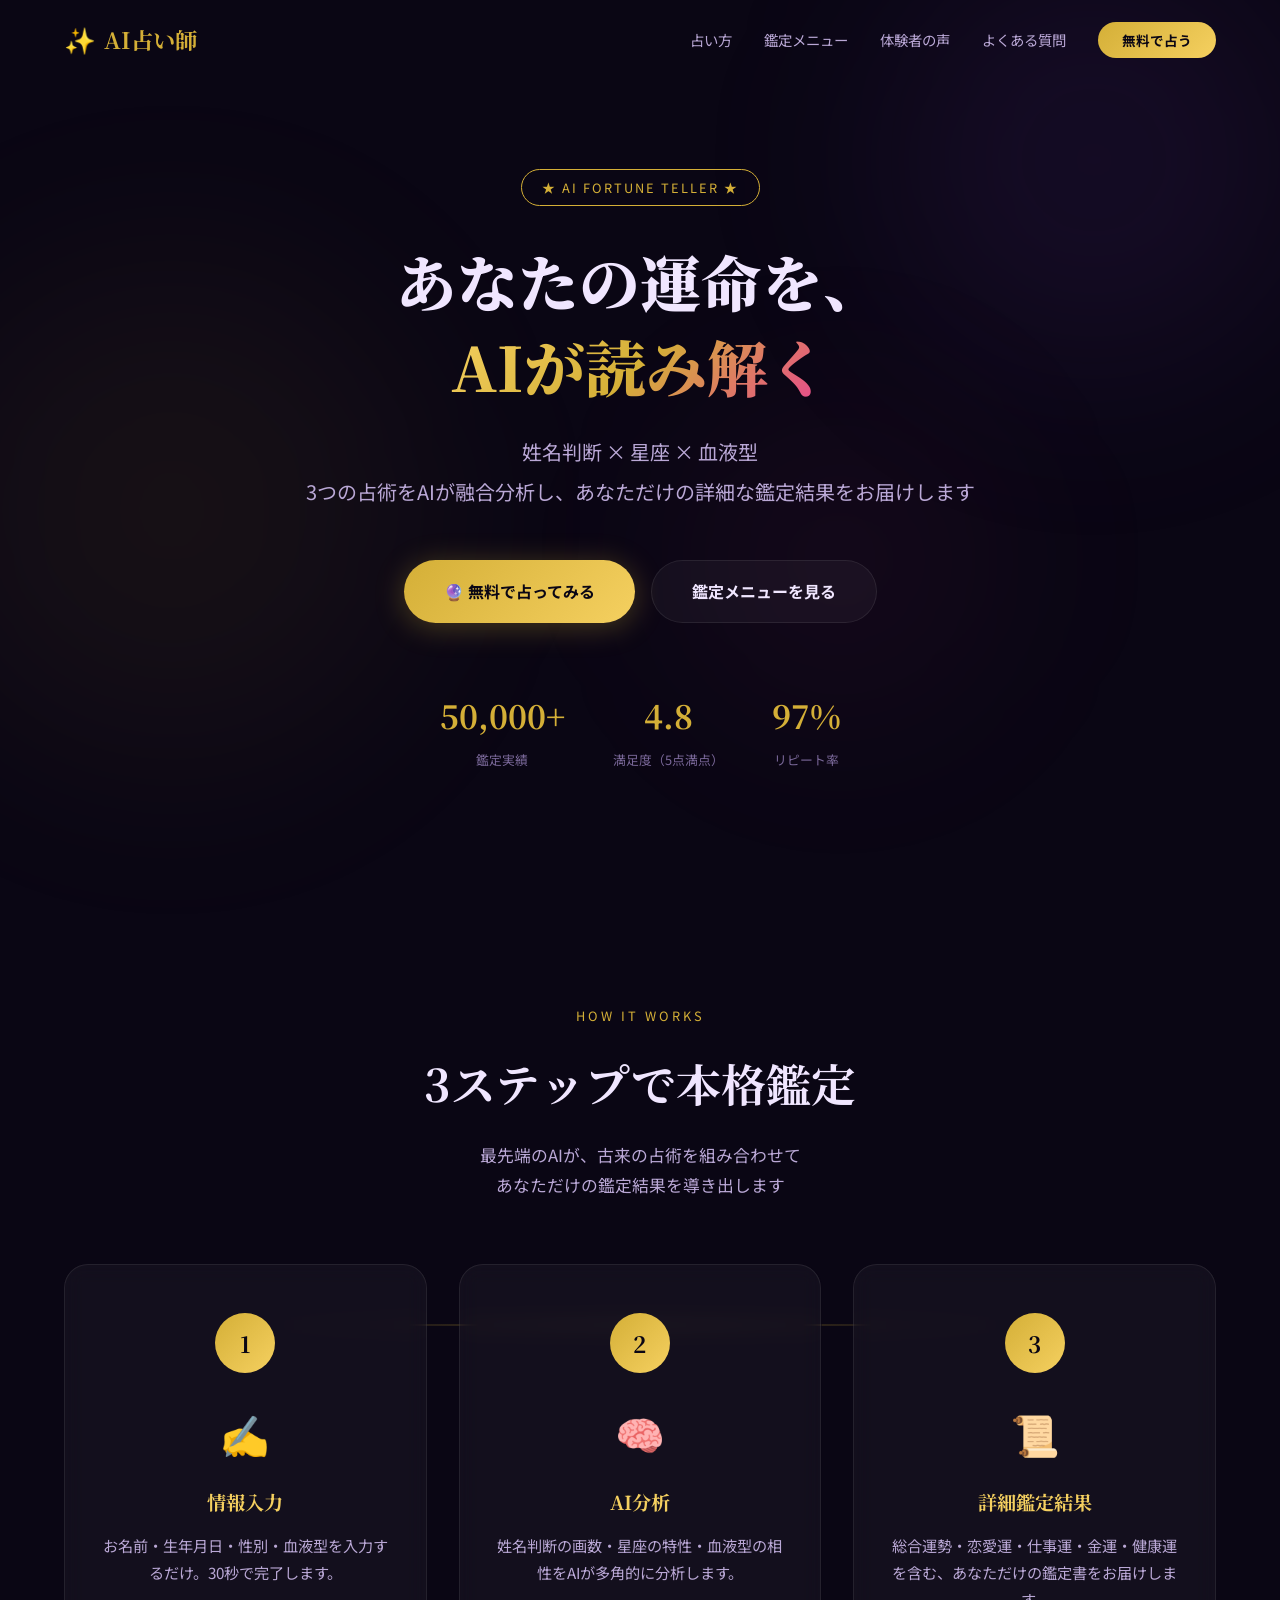
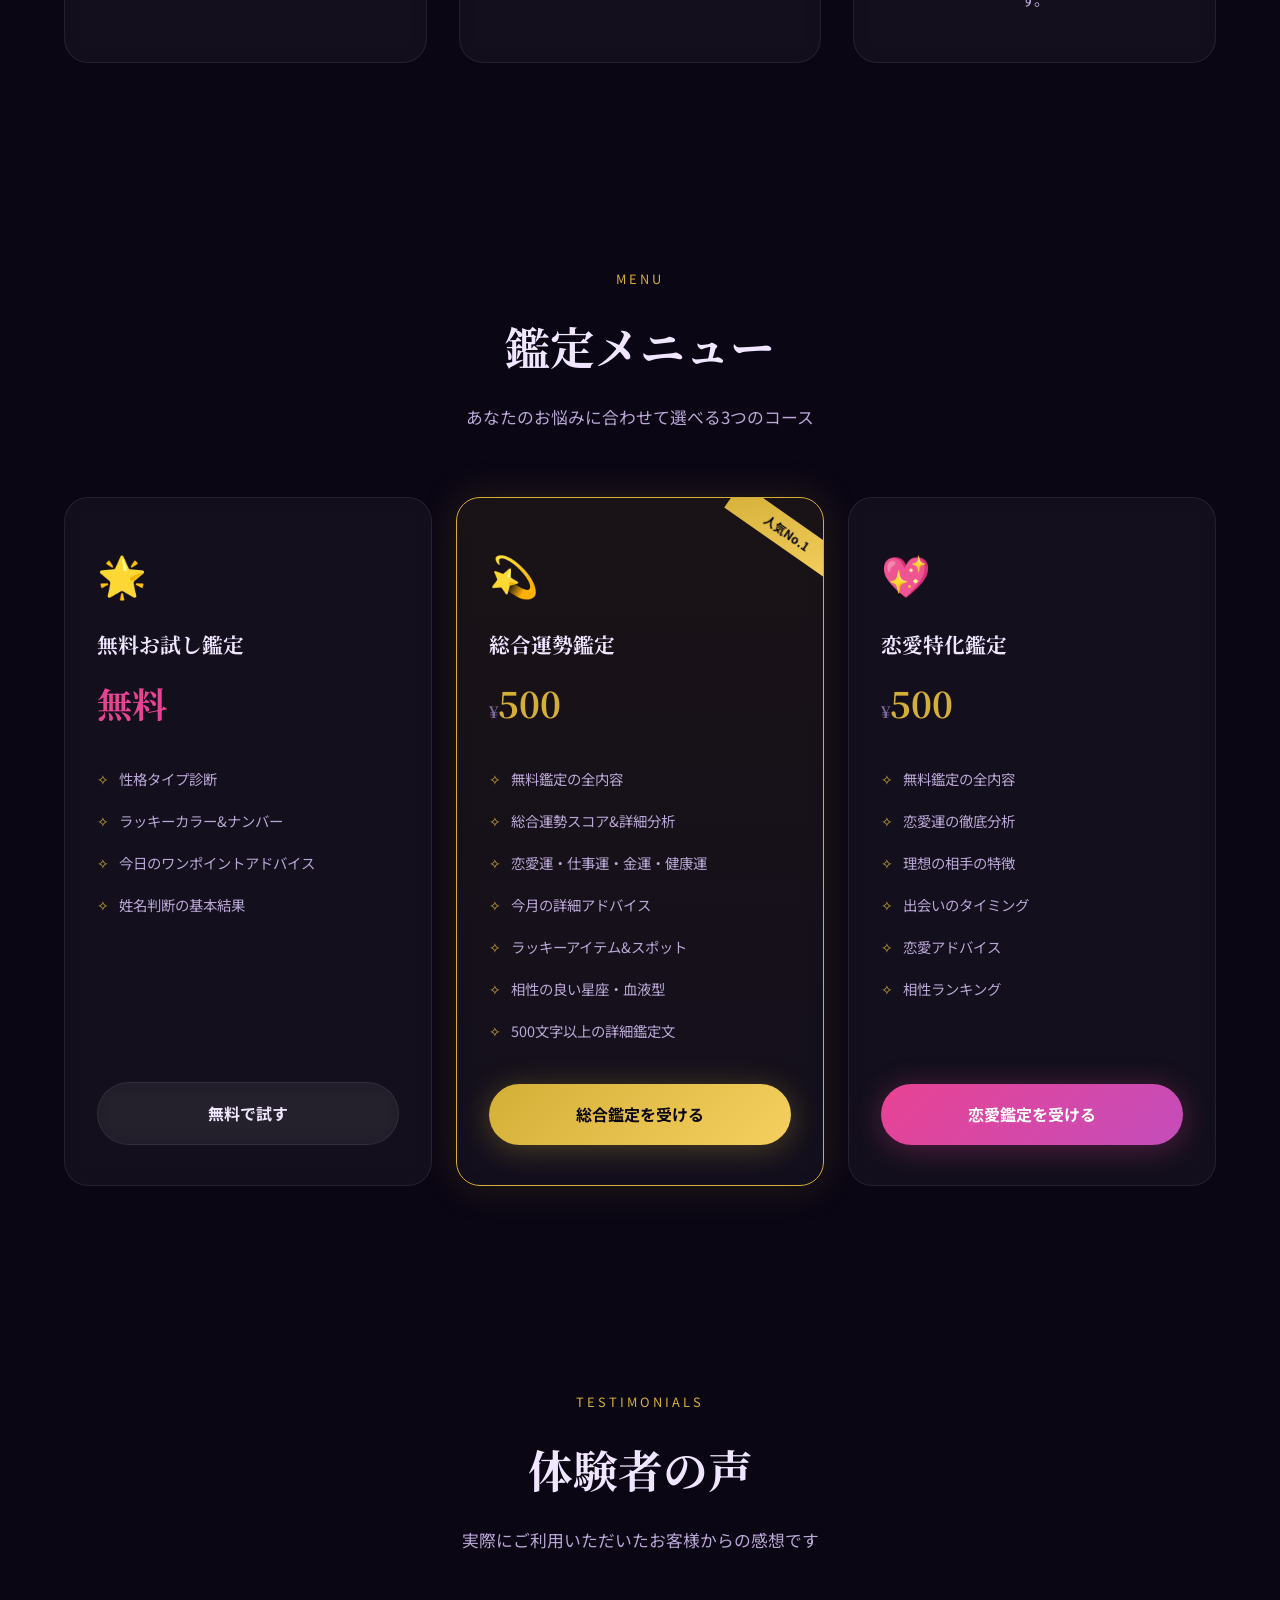
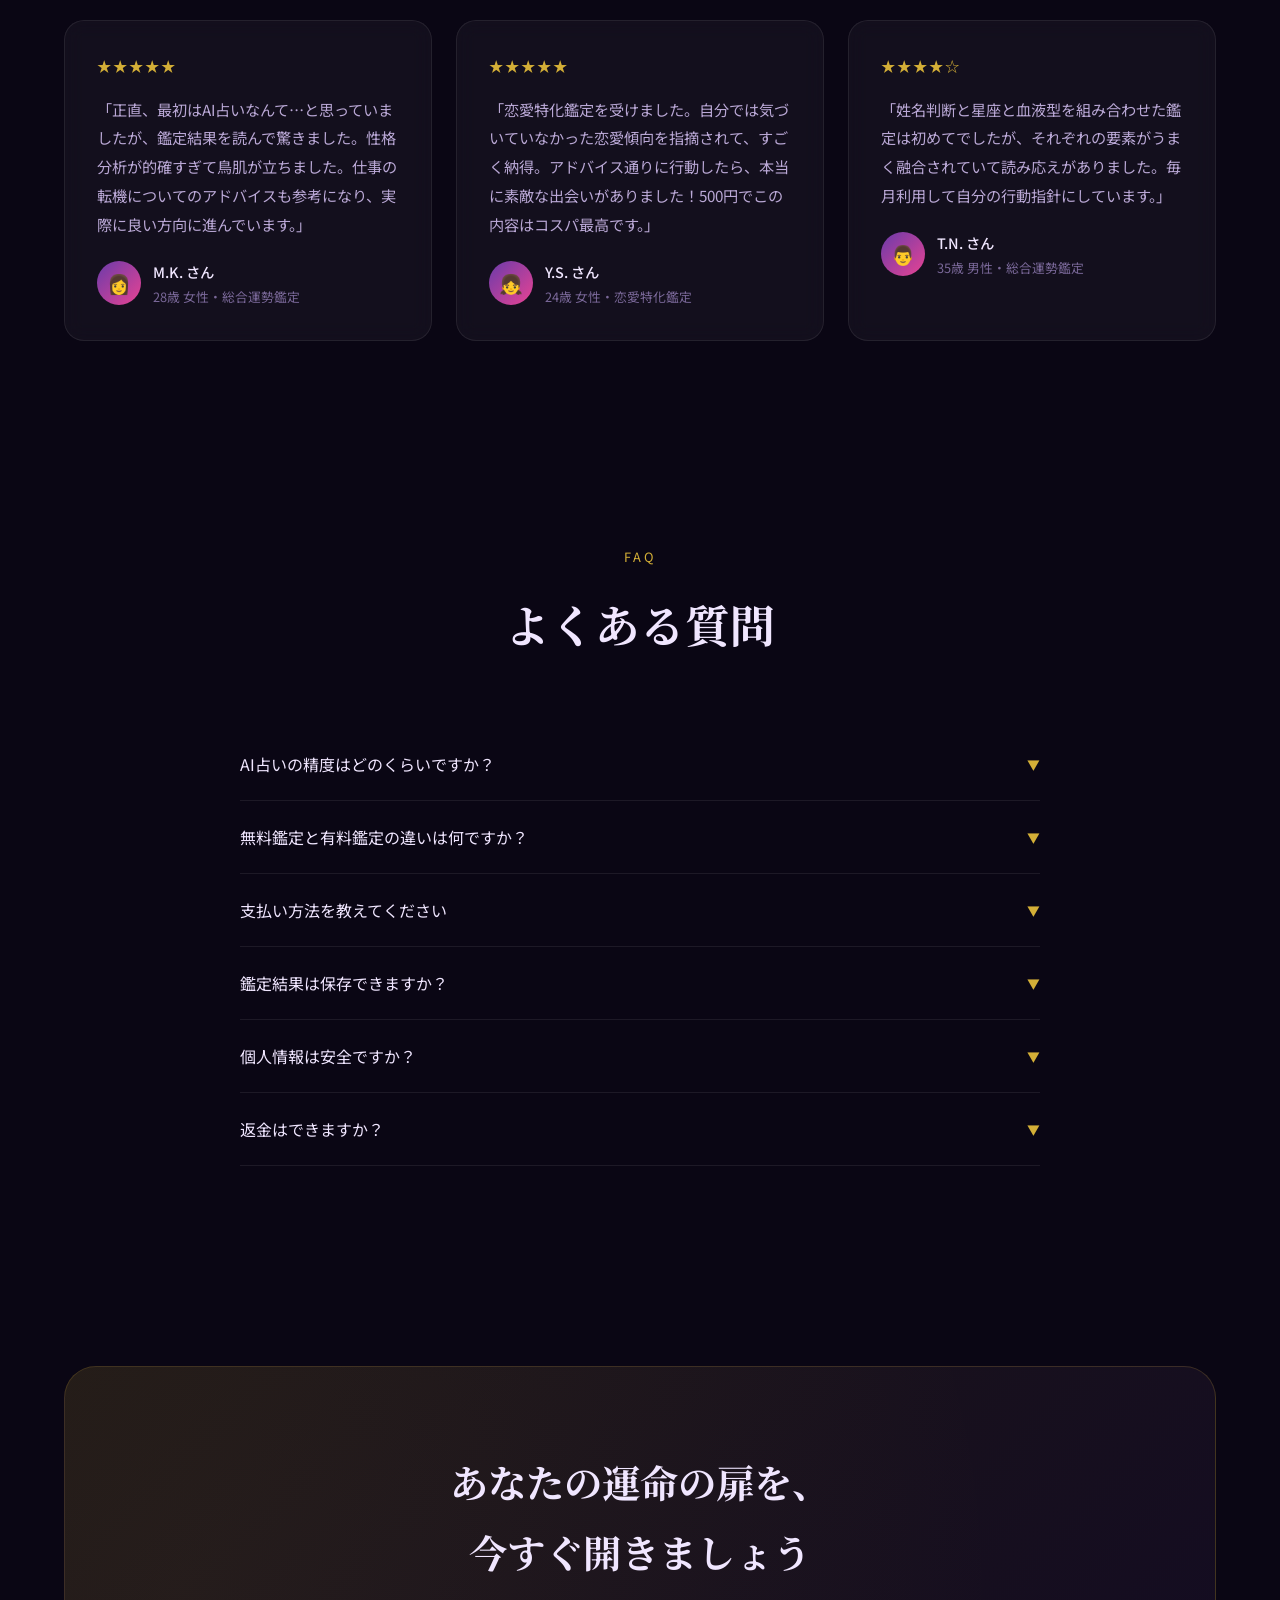
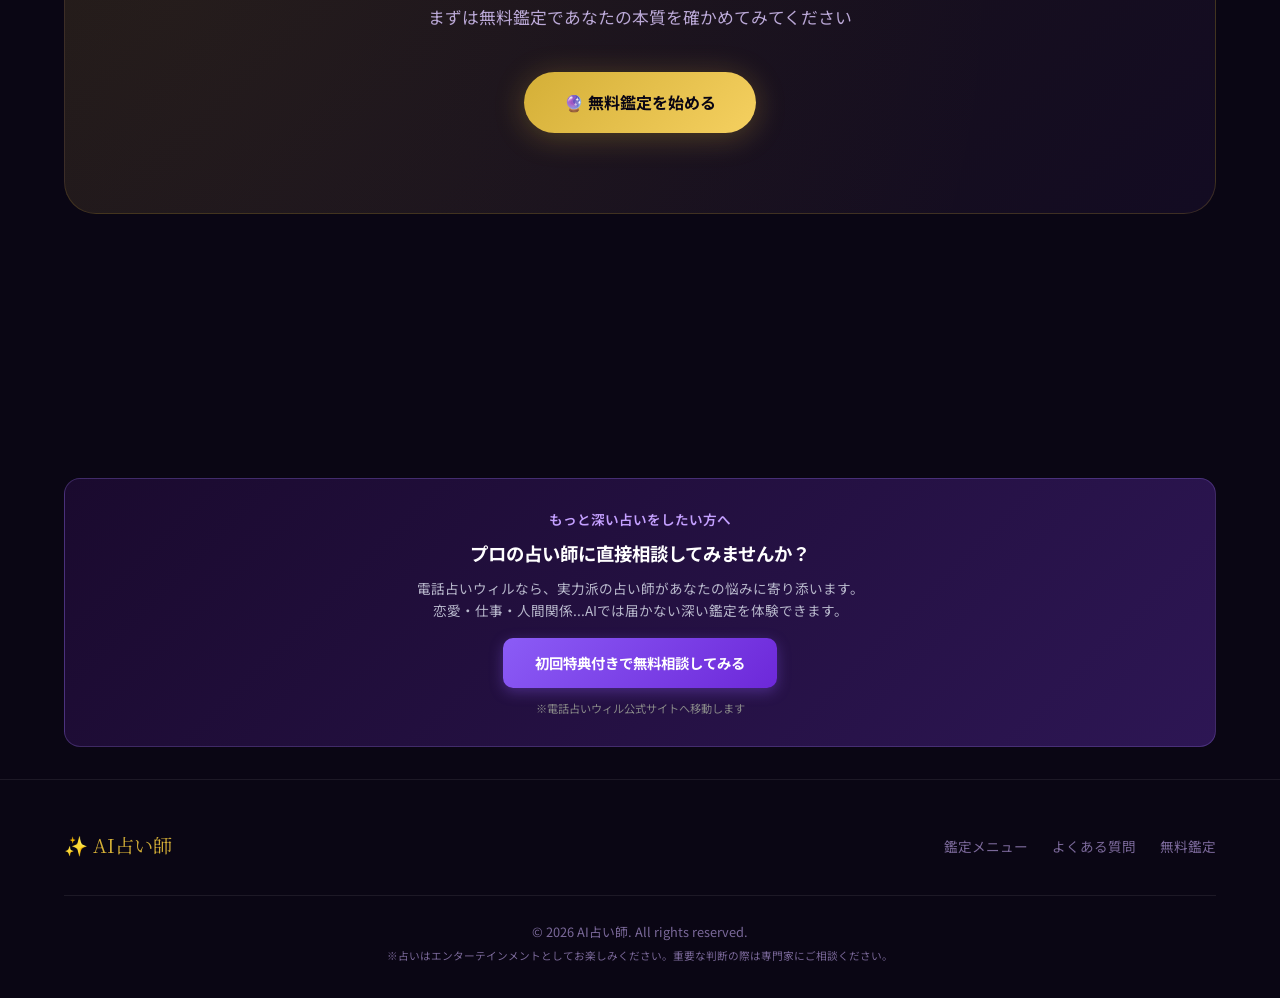
==== commit 9f2dd62f: "Add Will phone fortune-telling affiliate CTA to index and reading pages" ====
--- a/index.html
+++ b/index.html
@@ -343,6 +343,17 @@
     <script>(adsbygoogle = window.adsbygoogle || []).push({});</script>
   </div>
 
+  <!-- Will Affiliate CTA -->
+  <div class="container" style="margin-top:32px; margin-bottom:32px;">
+    <div style="background:linear-gradient(135deg,#1a0a2e,#2d1654);border:1px solid rgba(168,130,255,.25);border-radius:16px;padding:28px 24px;text-align:center;">
+      <div style="font-size:0.85rem;color:#c4a0ff;font-weight:600;margin-bottom:6px;">もっと深い占いをしたい方へ</div>
+      <div style="font-size:1.15rem;font-weight:700;color:#fff;margin-bottom:8px;">プロの占い師に直接相談してみませんか？</div>
+      <p style="color:#b8b8cc;font-size:0.85rem;margin-bottom:16px;line-height:1.6;">電話占いウィルなら、実力派の占い師があなたの悩みに寄り添います。<br>恋愛・仕事・人間関係...AIでは届かない深い鑑定を体験できます。</p>
+      <a href="https://px.a8.net/svt/ejp?a8mat=4B1O1N+2D5456+2QD4+5Z6WX" rel="nofollow noopener" target="_blank" style="display:inline-block;padding:12px 32px;background:linear-gradient(135deg,#8b5cf6,#6d28d9);color:#fff;border-radius:10px;font-size:0.9rem;font-weight:700;text-decoration:none;box-shadow:0 4px 14px rgba(139,92,246,.35);transition:transform .2s;">初回特典付きで無料相談してみる</a>
+      <p style="color:#888;font-size:0.7rem;margin-top:10px;">※電話占いウィル公式サイトへ移動します</p>
+    </div>
+  </div>
+
   <!-- Footer -->
   <footer class="footer">
     <div class="container">
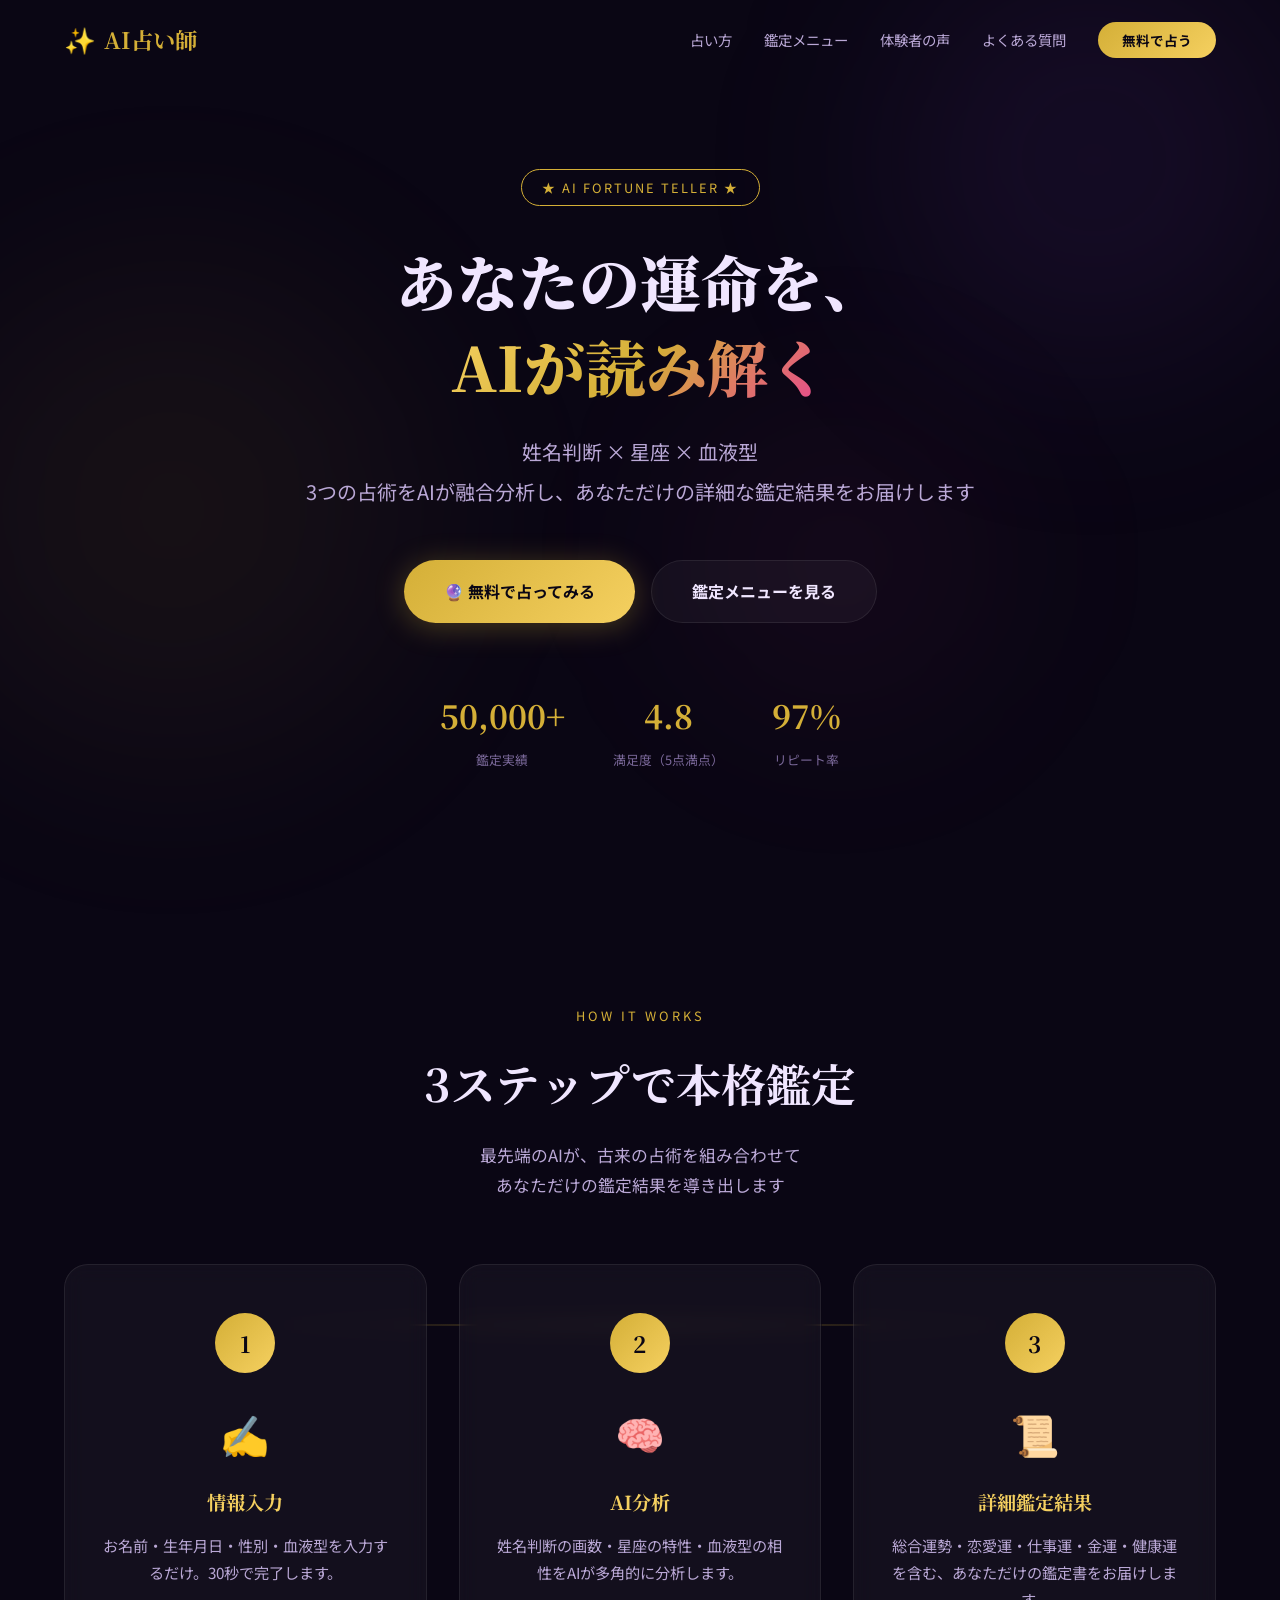
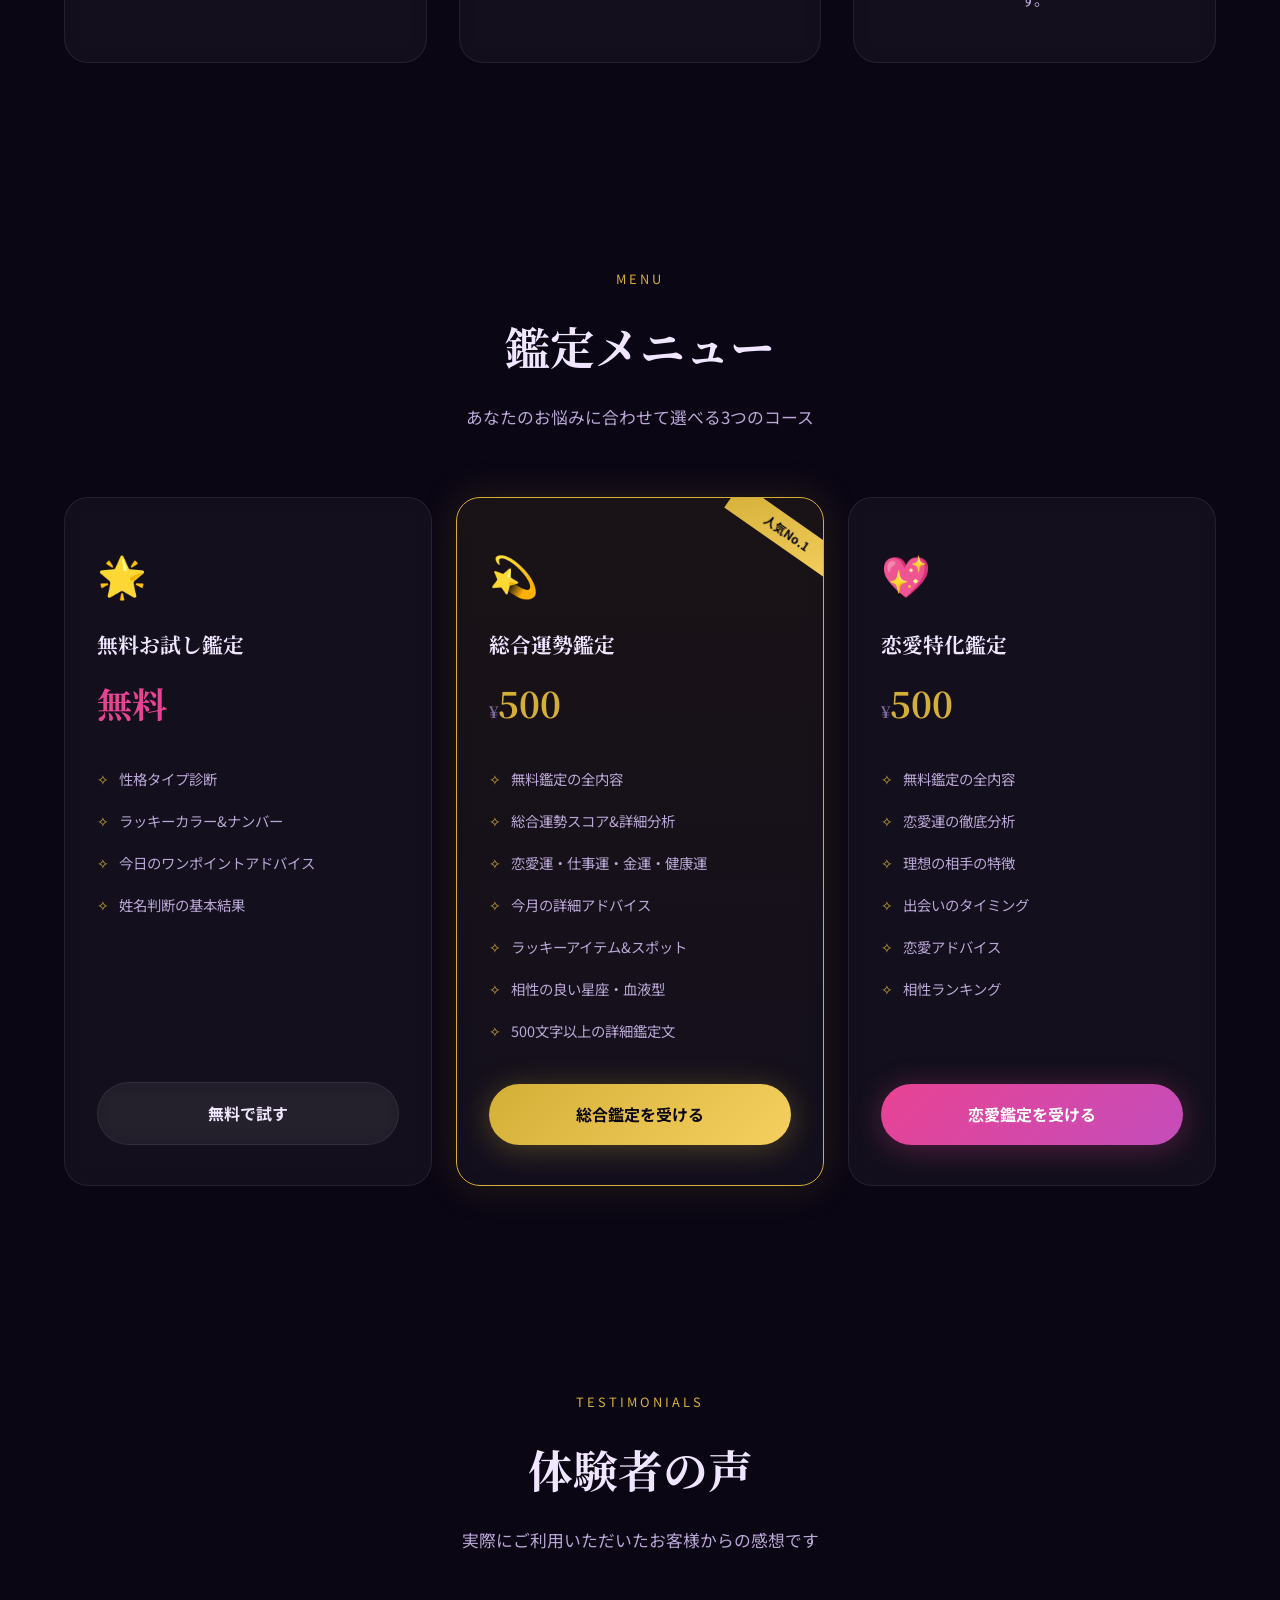
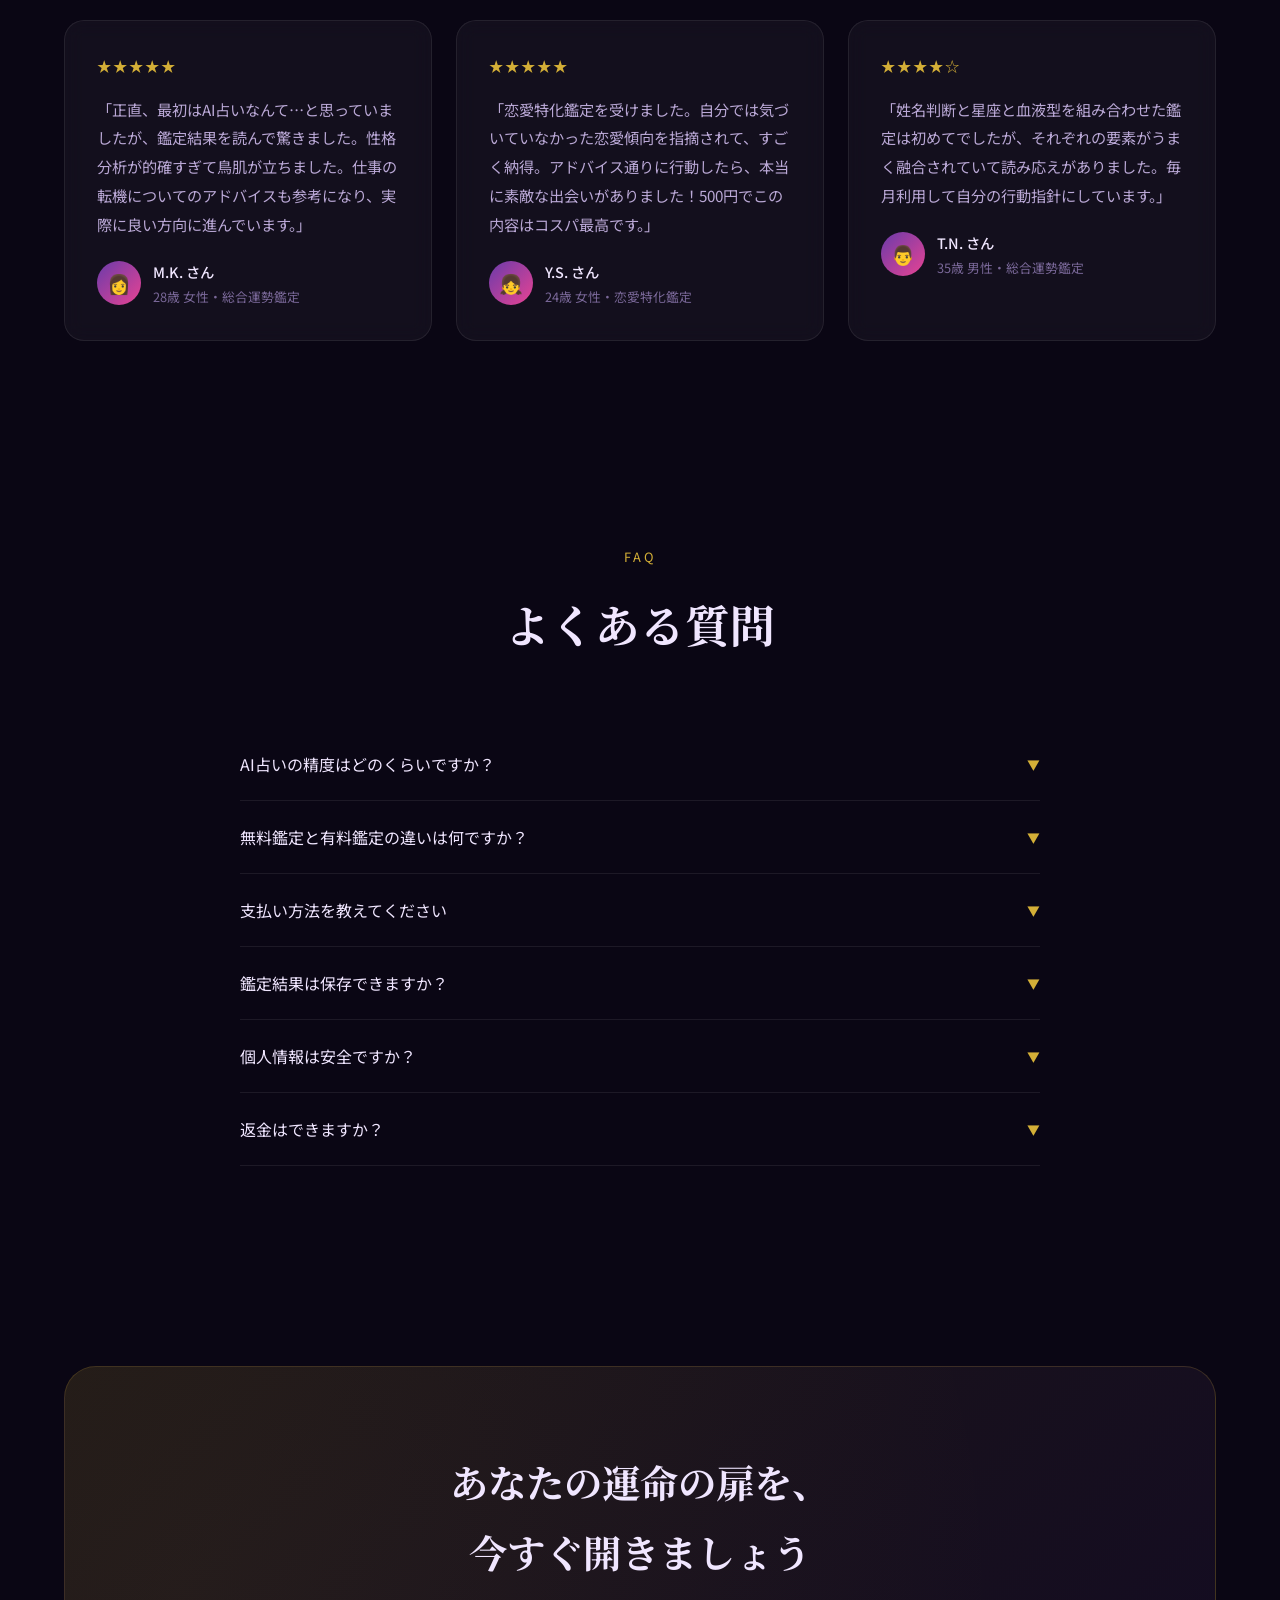
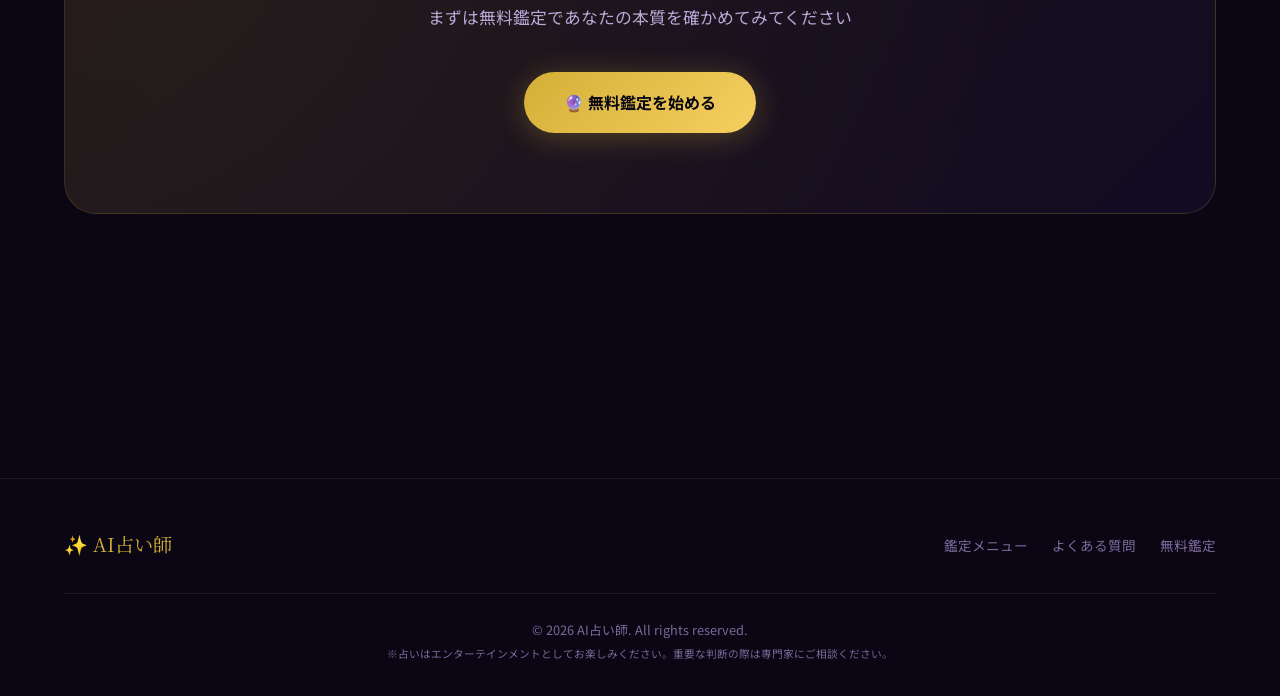
==== commit 43e1ad85: "Revert "Add Will phone fortune-telling affiliate CTA to index and reading pages" This reverts commit" ====
--- a/index.html
+++ b/index.html
@@ -343,17 +343,6 @@
     <script>(adsbygoogle = window.adsbygoogle || []).push({});</script>
   </div>
 
-  <!-- Will Affiliate CTA -->
-  <div class="container" style="margin-top:32px; margin-bottom:32px;">
-    <div style="background:linear-gradient(135deg,#1a0a2e,#2d1654);border:1px solid rgba(168,130,255,.25);border-radius:16px;padding:28px 24px;text-align:center;">
-      <div style="font-size:0.85rem;color:#c4a0ff;font-weight:600;margin-bottom:6px;">もっと深い占いをしたい方へ</div>
-      <div style="font-size:1.15rem;font-weight:700;color:#fff;margin-bottom:8px;">プロの占い師に直接相談してみませんか？</div>
-      <p style="color:#b8b8cc;font-size:0.85rem;margin-bottom:16px;line-height:1.6;">電話占いウィルなら、実力派の占い師があなたの悩みに寄り添います。<br>恋愛・仕事・人間関係...AIでは届かない深い鑑定を体験できます。</p>
-      <a href="https://px.a8.net/svt/ejp?a8mat=4B1O1N+2D5456+2QD4+5Z6WX" rel="nofollow noopener" target="_blank" style="display:inline-block;padding:12px 32px;background:linear-gradient(135deg,#8b5cf6,#6d28d9);color:#fff;border-radius:10px;font-size:0.9rem;font-weight:700;text-decoration:none;box-shadow:0 4px 14px rgba(139,92,246,.35);transition:transform .2s;">初回特典付きで無料相談してみる</a>
-      <p style="color:#888;font-size:0.7rem;margin-top:10px;">※電話占いウィル公式サイトへ移動します</p>
-    </div>
-  </div>
-
   <!-- Footer -->
   <footer class="footer">
     <div class="container">
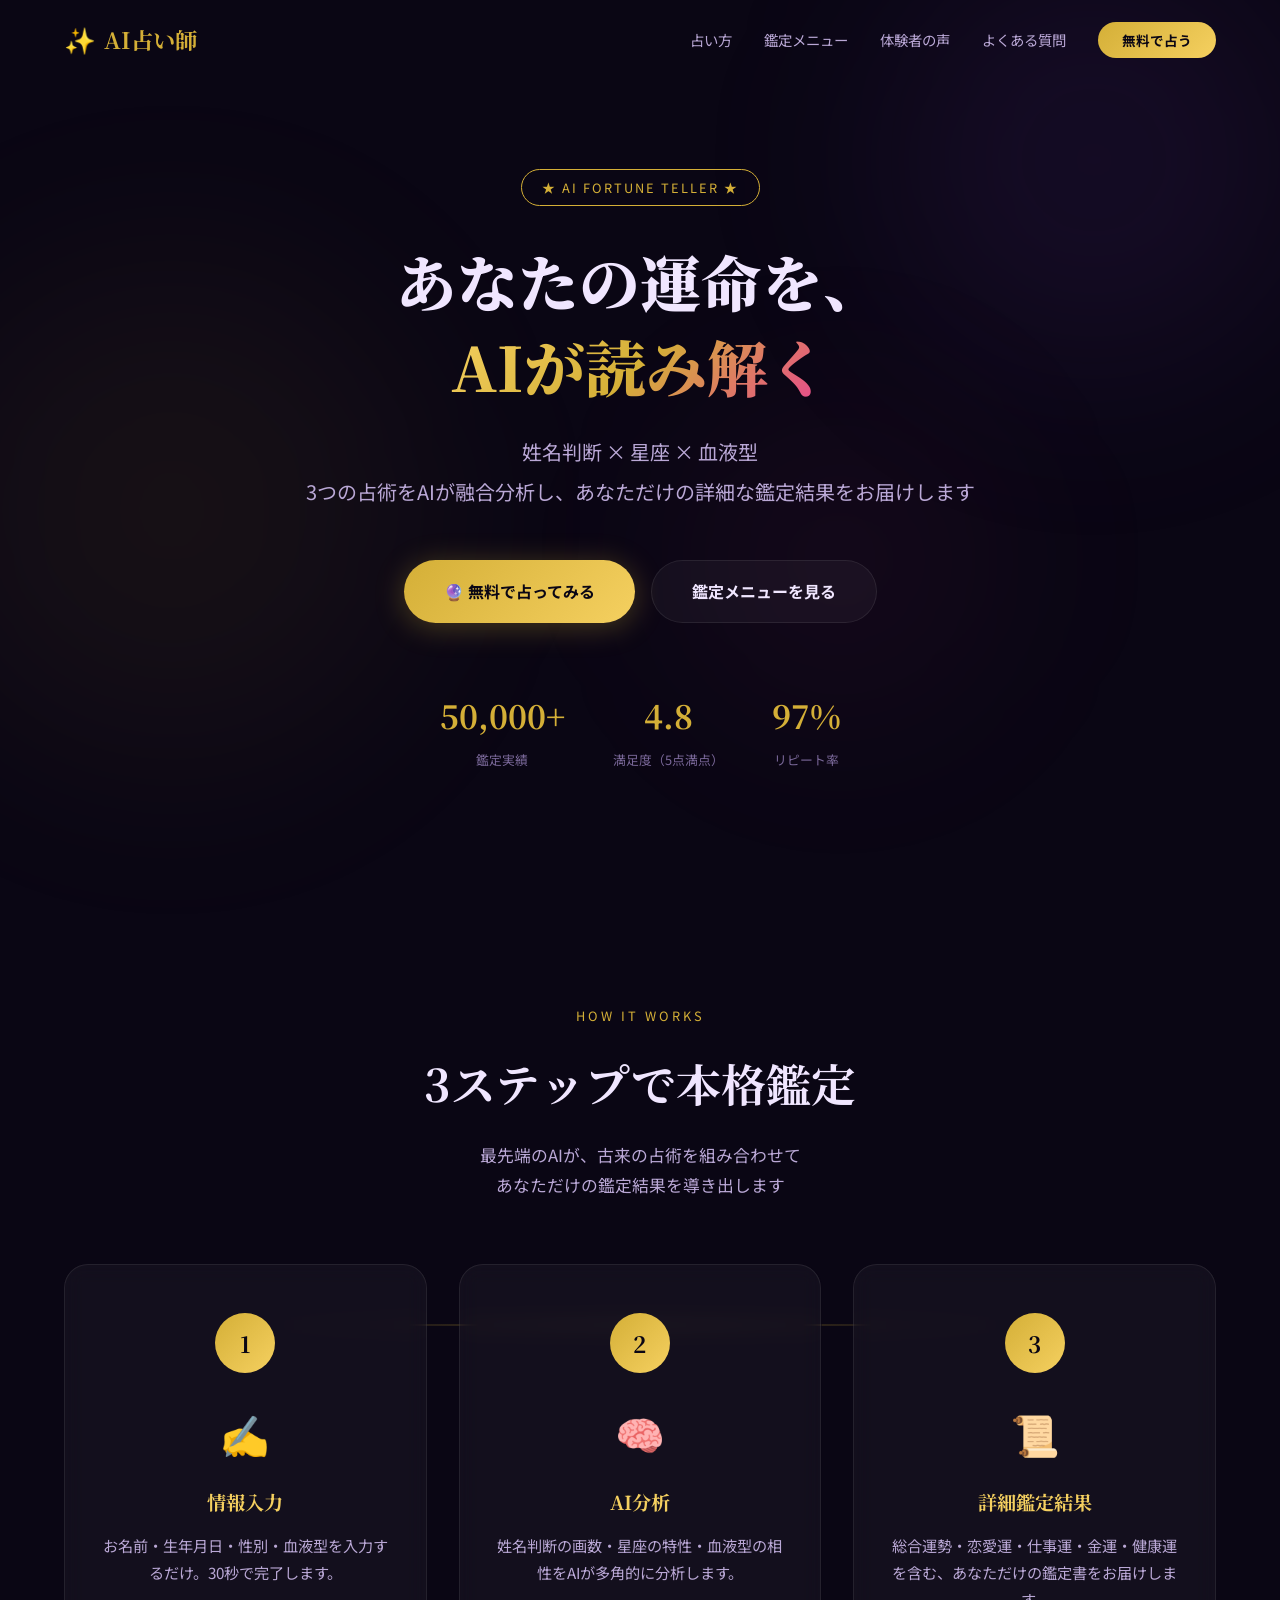
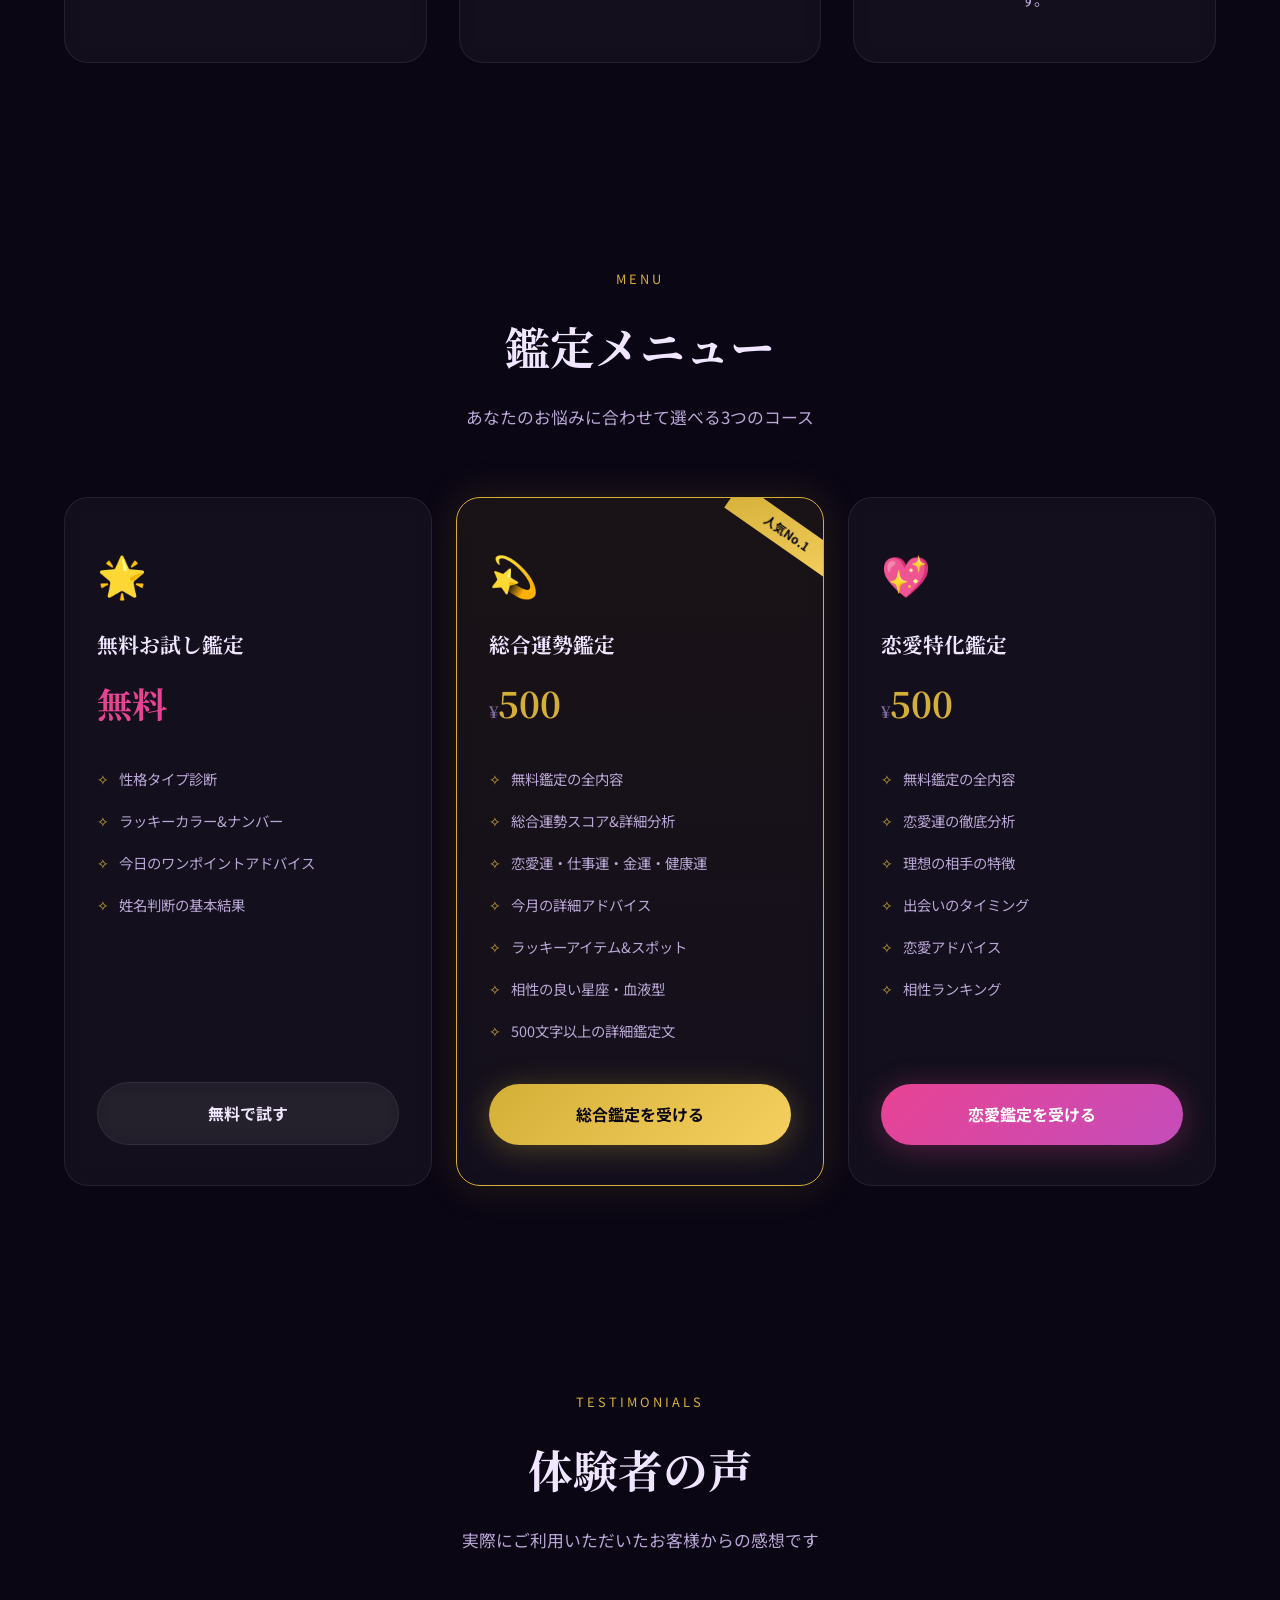
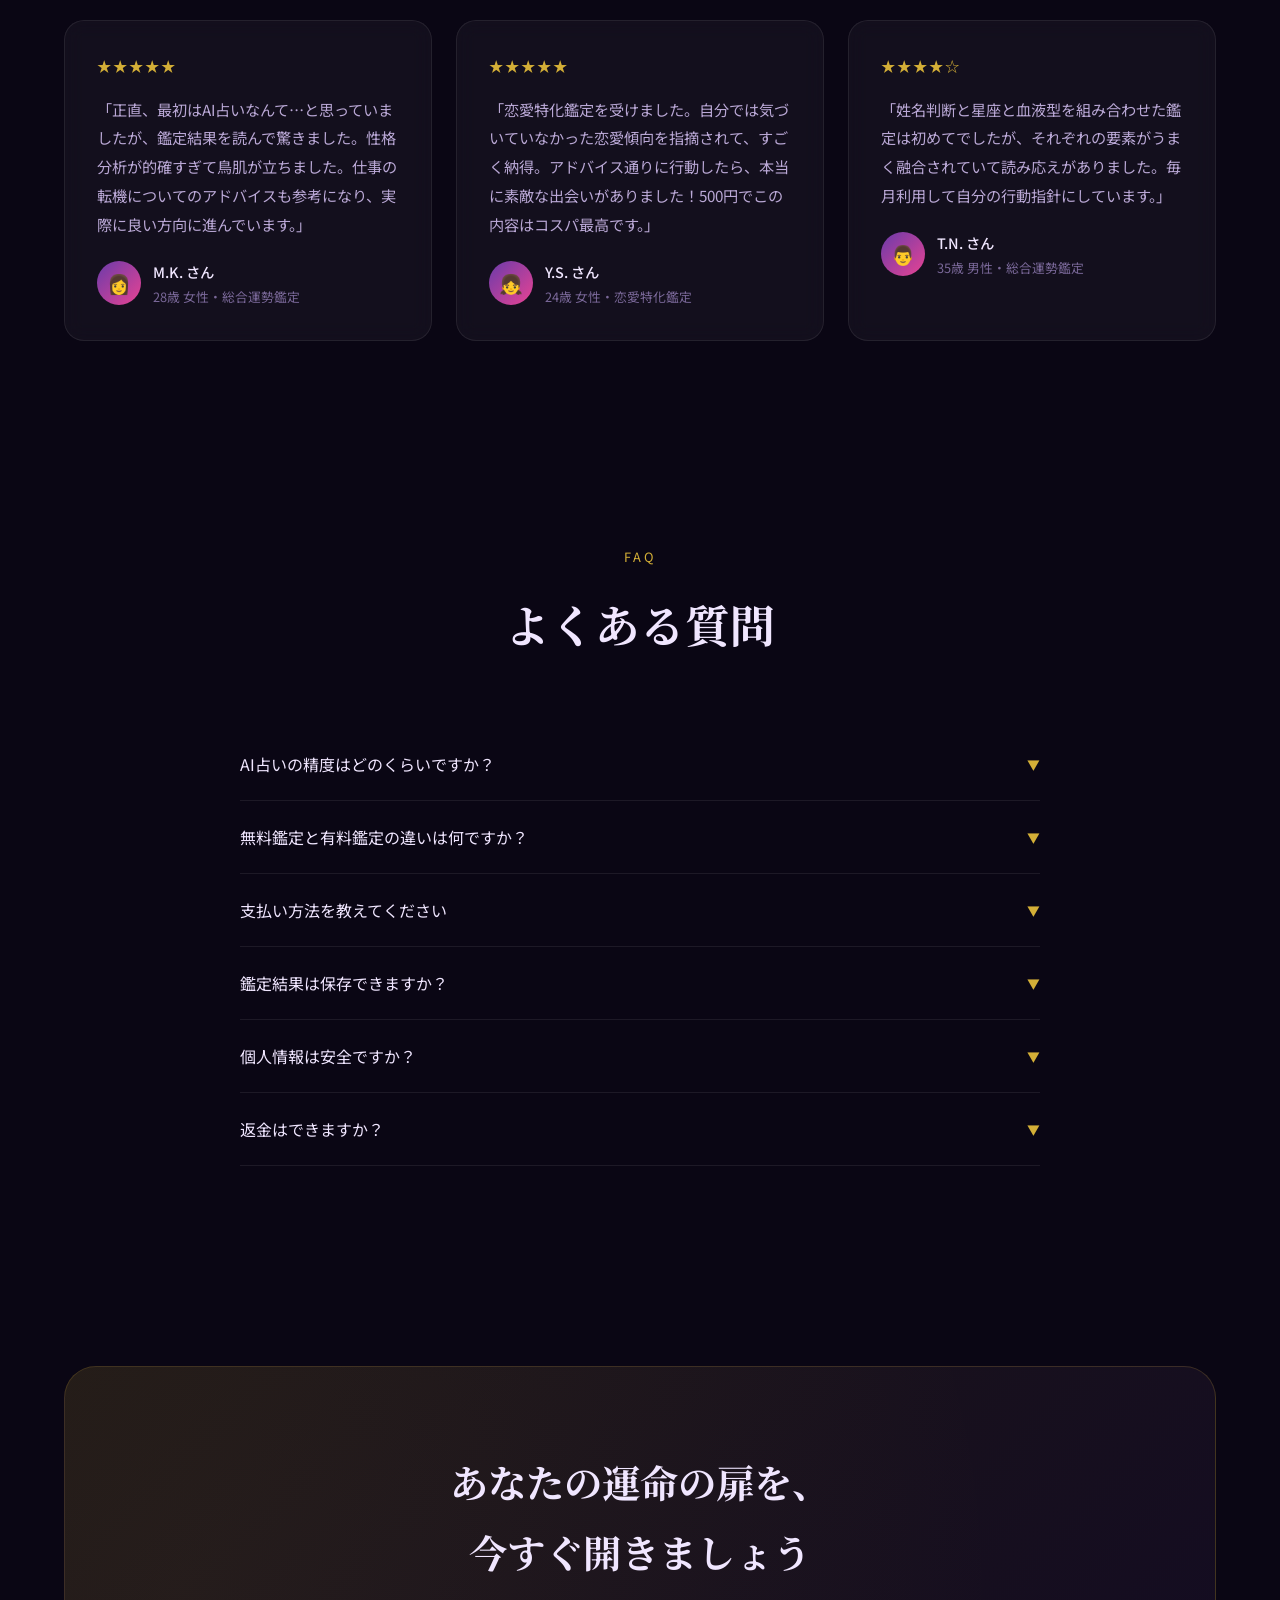
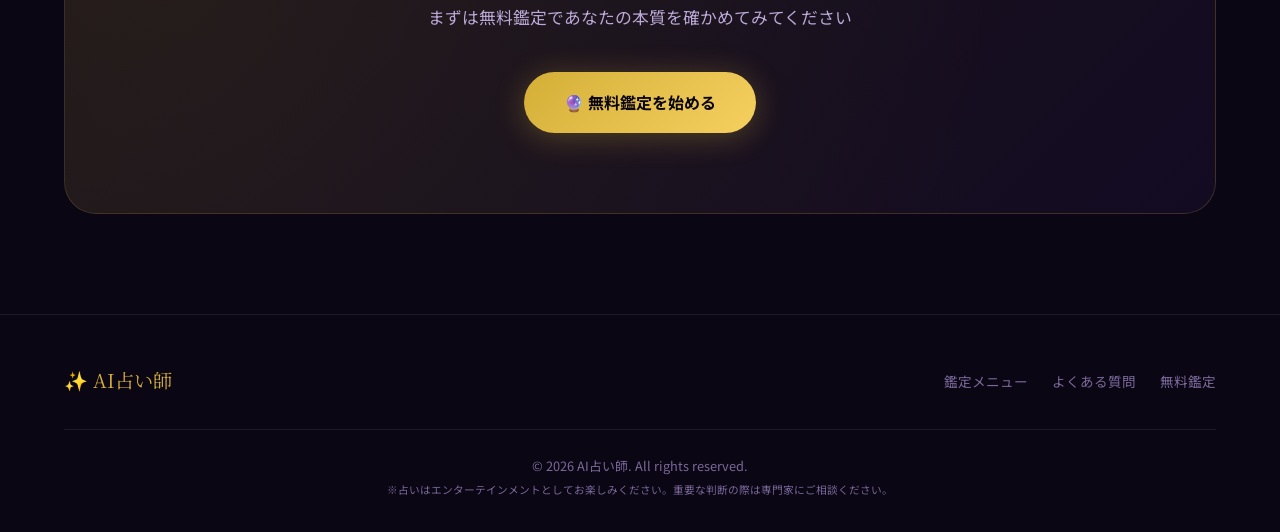
==== commit afba6ac9: "chore: 未承認AdSense（ca-pub-6327505164684489）のコードを全撤去" ====
--- a/index.html
+++ b/index.html
@@ -48,8 +48,6 @@
 
   <link rel="stylesheet" href="css/style.css">
 
-  <!-- AdSense -->
-  <script async src="https://pagead2.googlesyndication.com/pagead/js/adsbygoogle.js?client=ca-pub-6327505164684489" crossorigin="anonymous"></script>
 </head>
 <body>
 
@@ -332,16 +330,6 @@
     </div>
   </section>
 
-  <!-- Ad Space -->
-  <div class="ad-space container">
-    <ins class="adsbygoogle"
-         style="display:block"
-         data-ad-client="ca-pub-6327505164684489"
-         data-ad-slot="auto"
-         data-ad-format="auto"
-         data-full-width-responsive="true"></ins>
-    <script>(adsbygoogle = window.adsbygoogle || []).push({});</script>
-  </div>
 
   <!-- Footer -->
   <footer class="footer">
